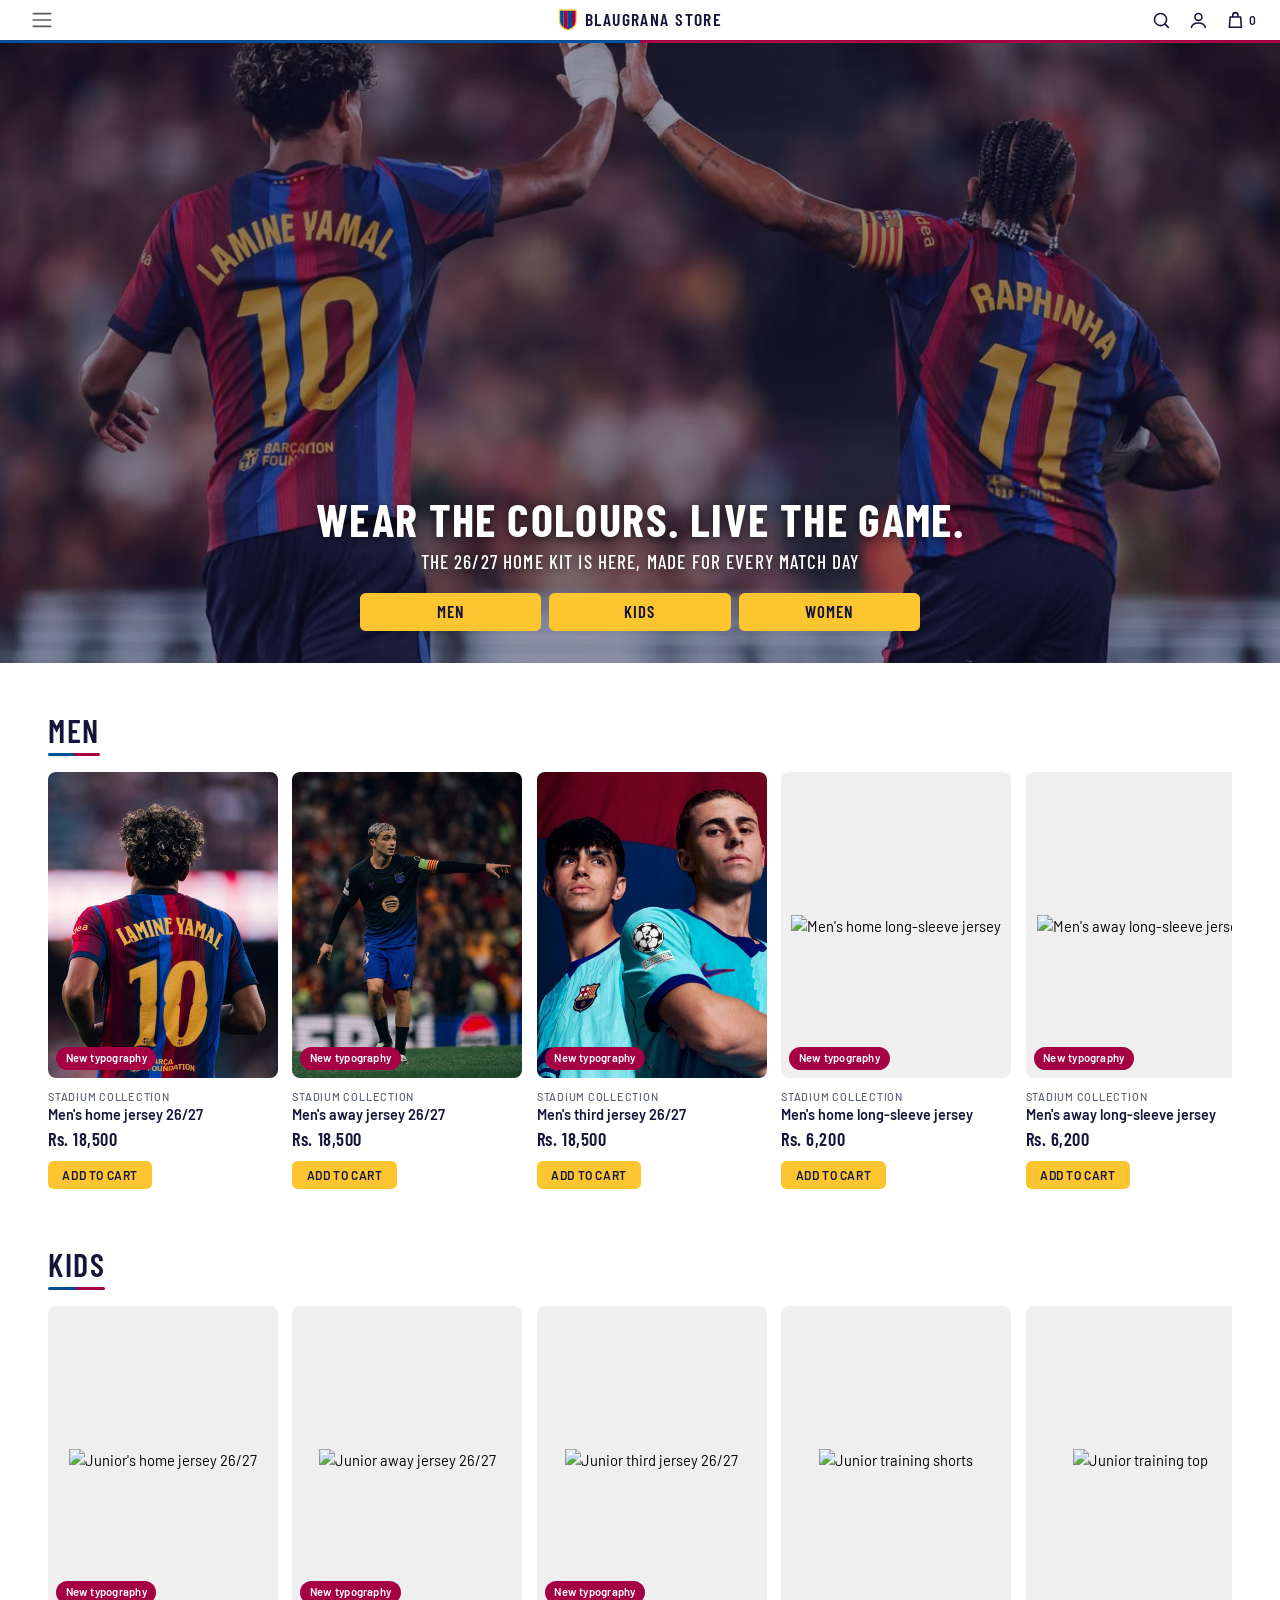
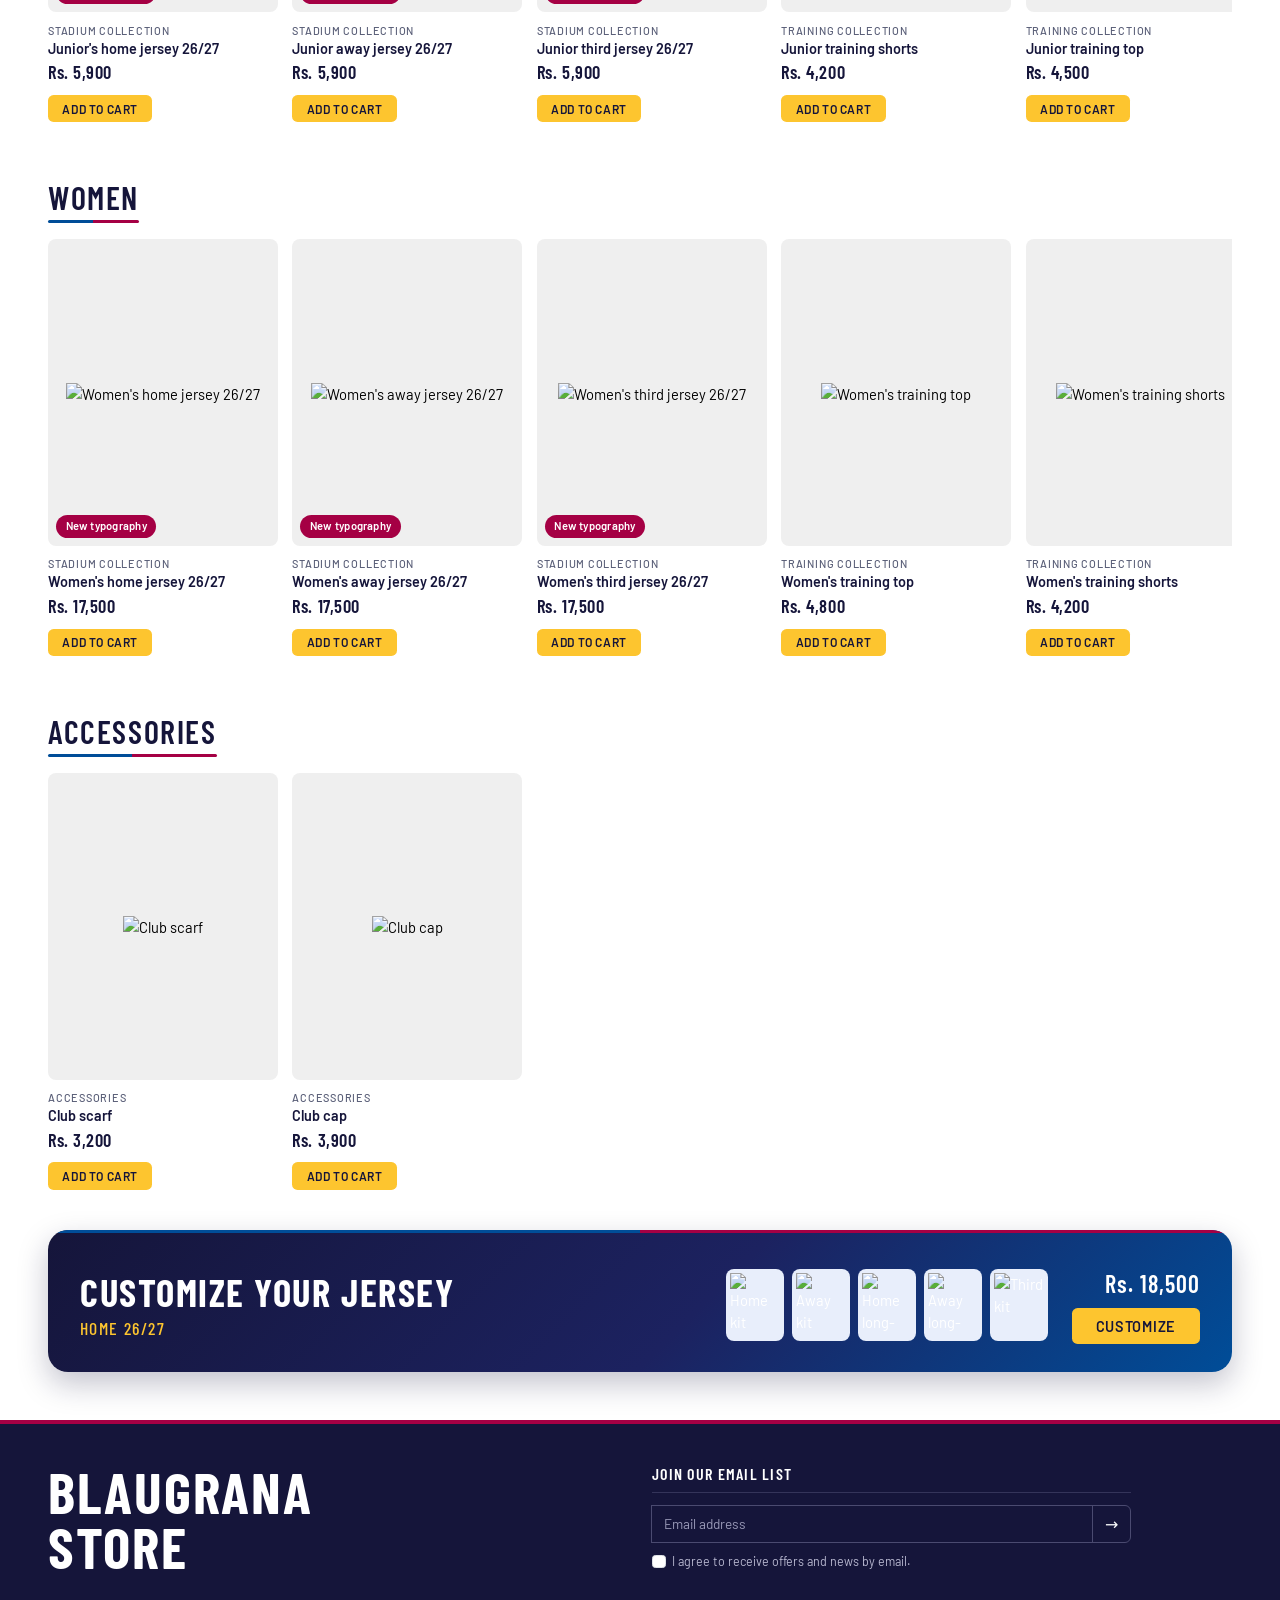
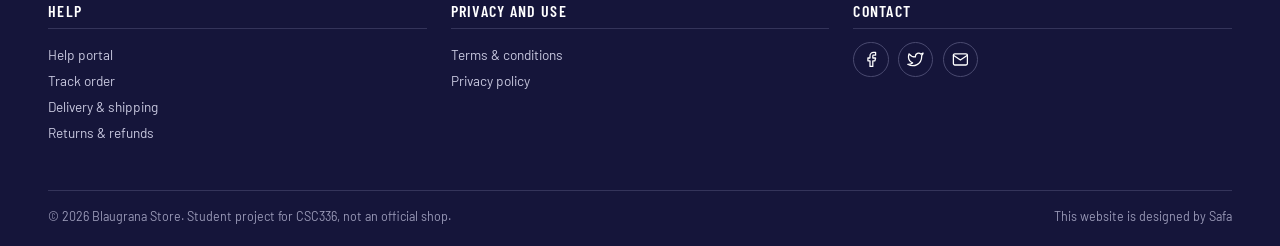
==== midterm/index.html @ f8ff535d "Add files via upload" ====
<!DOCTYPE html>
<html lang="en">
<head>
  <meta charset="UTF-8">
  <meta name="viewport" content="width=device-width, initial-scale=1.0">
  <title>Blaugrana Store - Home</title>
  <link href="https://cdn.jsdelivr.net/npm/bootstrap@5.3.3/dist/css/bootstrap.min.css" rel="stylesheet">
  <link href="https://fonts.googleapis.com/css2?family=Barlow+Condensed:wght@500;600;700&family=Barlow:wght@400;500;600;700&display=swap" rel="stylesheet">
  <link href="styles.css" rel="stylesheet">
</head>
<body>
  <header class="site-header">
    <nav class="navbar container-fluid px-3 px-md-4" aria-label="Main">
      <button class="navbar-toggler border-0" type="button" data-bs-toggle="collapse" data-bs-target="#menu" aria-controls="menu" aria-expanded="false" aria-label="Open menu">
        <span class="navbar-toggler-icon"></span>
      </button>
      <a class="brand-center" href="index.html">
        <svg class="brand-logo" viewBox="0 0 24 28" aria-hidden="true"><defs><clipPath id="brand-shield"><path d="M2 2h20v13c0 6-5 9.500-10 11C7 24.500 2 21 2 15z"/></clipPath></defs><g clip-path="url(#brand-shield)"><rect x="2" y="0" width="5" height="28" fill="#004D98"/><rect x="7" y="0" width="5" height="28" fill="#A50044"/><rect x="12" y="0" width="5" height="28" fill="#004D98"/><rect x="17" y="0" width="5" height="28" fill="#A50044"/></g><path d="M2 2h20v13c0 6-5 9.500-10 11C7 24.500 2 21 2 15z" fill="none" stroke="#FDC52F" stroke-width="1.500"/></svg>
        <span>BLAUGRANA STORE</span>
      </a>
      <ul class="list-unstyled d-flex align-items-center gap-3 mb-0">
        <li><button type="button" class="icon-btn" aria-label="Search"><svg viewBox="0 0 24 24" aria-hidden="true"><circle cx="11" cy="11" r="7"/><path d="M20 20l-4-4"/></svg></button></li>
        <li><button type="button" class="icon-btn" aria-label="Account"><svg viewBox="0 0 24 24" aria-hidden="true"><circle cx="12" cy="8" r="4"/><path d="M4 20c1-3.5 4-5 8-5s7 1.5 8 5"/></svg></button></li>
        <li><button type="button" class="icon-btn" aria-label="Cart"><svg viewBox="0 0 24 24" aria-hidden="true"><path d="M6 8h12l1 12H5L6 8z"/><path d="M9 8V6a3 3 0 0 1 6 0v2"/></svg><span class="cart-count">0</span></button></li>
      </ul>
      <ul class="collapse navbar-collapse menu-panel list-unstyled" id="menu">
        <li><a href="index.html">Home</a></li>
        <li><a href="index.html#men">Men</a></li>
        <li><a href="index.html#women">Women</a></li>
        <li><a href="index.html#kids">Kids</a></li>
        <li><a href="index.html#accessories">Accessories</a></li>
        <li><a href="customize.html">Customize jersey</a></li>
      </ul>
    </nav>
  </header>

  <main>
    <section class="hero">
      <img src="images/hero.jpg" alt="Players celebrating a goal in the new season kit">
      <header class="hero-copy">
        <h1>Wear the Colours. Live the Game.</h1>
        <p class="lead">The 26/27 home kit is here, made for every match day</p>
        <nav class="hero-btns" aria-label="Shop by category">
          <a href="#men" class="btn btn-yellow">MEN</a>
          <a href="#kids" class="btn btn-yellow">KIDS</a>
          <a href="#women" class="btn btn-yellow">WOMEN</a>
        </nav>
      </header>
    </section>

    <section id="men" class="shop-section px-3 px-md-5 pt-5 pb-3">
      <h2 class="section-title">Men</h2>
      <ul class="strip list-unstyled mb-0">
        <li class="item">
          <a href="product.html" class="media"><img src="images/men-1.png" alt="Men's home jersey 26/27"><span class="flag">New typography</span></a>
          <p class="coll">Stadium collection</p>
          <h3 class="item-name"><a href="product.html">Men's home jersey 26/27</a></h3>
          <p class="item-price">Rs. 18,500</p>
          <button type="button" class="btn btn-yellow btn-sm">Add to Cart</button>
        </li>
        <li class="item">
          <button type="button" class="media"><img src="images/men-2.png" alt="Men's away jersey 26/27"><span class="flag">New typography</span></button>
          <p class="coll">Stadium collection</p>
          <h3 class="item-name"><button type="button" class="name-btn">Men's away jersey 26/27</button></h3>
          <p class="item-price">Rs. 18,500</p>
          <button type="button" class="btn btn-yellow btn-sm">Add to Cart</button>
        </li>
        <li class="item">
          <button type="button" class="media"><img src="images/men-3.jpg" alt="Men's third jersey 26/27"><span class="flag">New typography</span></button>
          <p class="coll">Stadium collection</p>
          <h3 class="item-name"><button type="button" class="name-btn">Men's third jersey 26/27</button></h3>
          <p class="item-price">Rs. 18,500</p>
          <button type="button" class="btn btn-yellow btn-sm">Add to Cart</button>
        </li>
        <li class="item">
          <button type="button" class="media"><img src="images/men-4.jpg" alt="Men's home long-sleeve jersey"><span class="flag">New typography</span></button>
          <p class="coll">Stadium collection</p>
          <h3 class="item-name"><button type="button" class="name-btn">Men's home long-sleeve jersey</button></h3>
          <p class="item-price">Rs. 6,200</p>
          <button type="button" class="btn btn-yellow btn-sm">Add to Cart</button>
        </li>
        <li class="item">
          <button type="button" class="media"><img src="images/men-5.jpg" alt="Men's away long-sleeve jersey"><span class="flag">New typography</span></button>
          <p class="coll">Stadium collection</p>
          <h3 class="item-name"><button type="button" class="name-btn">Men's away long-sleeve jersey</button></h3>
          <p class="item-price">Rs. 6,200</p>
          <button type="button" class="btn btn-yellow btn-sm">Add to Cart</button>
        </li>
        <li class="item">
          <button type="button" class="media"><img src="images/men-6.jpg" alt="Men's training t-shirt"></button>
          <p class="coll">Training collection</p>
          <h3 class="item-name"><button type="button" class="name-btn">Men's training t-shirt</button></h3>
          <p class="item-price">Rs. 4,800</p>
          <button type="button" class="btn btn-yellow btn-sm">Add to Cart</button>
        </li>
        <li class="item">
          <button type="button" class="media"><img src="images/men-7.jpg" alt="Men's training shorts"></button>
          <p class="coll">Training collection</p>
          <h3 class="item-name"><button type="button" class="name-btn">Men's training shorts</button></h3>
          <p class="item-price">Rs. 4,200</p>
          <button type="button" class="btn btn-yellow btn-sm">Add to Cart</button>
        </li>
        <li class="item">
          <button type="button" class="media"><img src="images/men-8.jpg" alt="Men's 1899 hoodie"></button>
          <p class="coll">Apparel</p>
          <h3 class="item-name"><button type="button" class="name-btn">Men's 1899 hoodie</button></h3>
          <p class="item-price">Rs. 9,800</p>
          <button type="button" class="btn btn-yellow btn-sm">Add to Cart</button>
        </li>
      </ul>
    </section>

    <section id="kids" class="shop-section px-3 px-md-5 pt-4 pb-3">
      <h2 class="section-title">Kids</h2>
      <ul class="strip list-unstyled mb-0">
        <li class="item">
          <button type="button" class="media"><img src="images/kids-1.jpg" alt="Junior's home jersey 26/27"><span class="flag">New typography</span></button>
          <p class="coll">Stadium collection</p>
          <h3 class="item-name"><button type="button" class="name-btn">Junior's home jersey 26/27</button></h3>
          <p class="item-price">Rs. 5,900</p>
          <button type="button" class="btn btn-yellow btn-sm">Add to Cart</button>
        </li>
        <li class="item">
          <button type="button" class="media"><img src="images/kids-2.jpg" alt="Junior away jersey 26/27"><span class="flag">New typography</span></button>
          <p class="coll">Stadium collection</p>
          <h3 class="item-name"><button type="button" class="name-btn">Junior away jersey 26/27</button></h3>
          <p class="item-price">Rs. 5,900</p>
          <button type="button" class="btn btn-yellow btn-sm">Add to Cart</button>
        </li>
        <li class="item">
          <button type="button" class="media"><img src="images/kids-3.jpg" alt="Junior third jersey 26/27"><span class="flag">New typography</span></button>
          <p class="coll">Stadium collection</p>
          <h3 class="item-name"><button type="button" class="name-btn">Junior third jersey 26/27</button></h3>
          <p class="item-price">Rs. 5,900</p>
          <button type="button" class="btn btn-yellow btn-sm">Add to Cart</button>
        </li>
        <li class="item">
          <button type="button" class="media"><img src="images/kids-4.jpg" alt="Junior training shorts"></button>
          <p class="coll">Training collection</p>
          <h3 class="item-name"><button type="button" class="name-btn">Junior training shorts</button></h3>
          <p class="item-price">Rs. 4,200</p>
          <button type="button" class="btn btn-yellow btn-sm">Add to Cart</button>
        </li>
        <li class="item">
          <button type="button" class="media"><img src="images/kids-5.jpg" alt="Junior training top"></button>
          <p class="coll">Training collection</p>
          <h3 class="item-name"><button type="button" class="name-btn">Junior training top</button></h3>
          <p class="item-price">Rs. 4,500</p>
          <button type="button" class="btn btn-yellow btn-sm">Add to Cart</button>
        </li>
        <li class="item">
          <button type="button" class="media"><img src="images/kids-6.jpg" alt="Junior hoodie"></button>
          <p class="coll">Apparel</p>
          <h3 class="item-name"><button type="button" class="name-btn">Junior hoodie</button></h3>
          <p class="item-price">Rs. 7,200</p>
          <button type="button" class="btn btn-yellow btn-sm">Add to Cart</button>
        </li>
        <li class="item">
          <button type="button" class="media"><img src="images/kids-7.jpg" alt="Baby's home kit 26/27"><span class="flag">Exclusive</span></button>
          <p class="coll">Stadium collection</p>
          <h3 class="item-name"><button type="button" class="name-btn">Baby's home kit 26/27</button></h3>
          <p class="item-price">Rs. 8,900</p>
          <button type="button" class="btn btn-yellow btn-sm">Add to Cart</button>
        </li>
        <li class="item">
          <button type="button" class="media"><img src="images/kids-8.jpg" alt="Baby's away kit 26/27"><span class="flag">Exclusive</span></button>
          <p class="coll">Stadium collection</p>
          <h3 class="item-name"><button type="button" class="name-btn">Baby's away kit 26/27</button></h3>
          <p class="item-price">Rs. 8,900</p>
          <button type="button" class="btn btn-yellow btn-sm">Add to Cart</button>
        </li>
      </ul>
    </section>

    <section id="women" class="shop-section px-3 px-md-5 pt-4 pb-3">
      <h2 class="section-title">Women</h2>
      <ul class="strip list-unstyled mb-0">
        <li class="item">
          <button type="button" class="media"><img src="images/women-1.jpg" alt="Women's home jersey 26/27"><span class="flag">New typography</span></button>
          <p class="coll">Stadium collection</p>
          <h3 class="item-name"><button type="button" class="name-btn">Women's home jersey 26/27</button></h3>
          <p class="item-price">Rs. 17,500</p>
          <button type="button" class="btn btn-yellow btn-sm">Add to Cart</button>
        </li>
        <li class="item">
          <button type="button" class="media"><img src="images/women-2.jpg" alt="Women's away jersey 26/27"><span class="flag">New typography</span></button>
          <p class="coll">Stadium collection</p>
          <h3 class="item-name"><button type="button" class="name-btn">Women's away jersey 26/27</button></h3>
          <p class="item-price">Rs. 17,500</p>
          <button type="button" class="btn btn-yellow btn-sm">Add to Cart</button>
        </li>
        <li class="item">
          <button type="button" class="media"><img src="images/women-3.jpg" alt="Women's third jersey 26/27"><span class="flag">New typography</span></button>
          <p class="coll">Stadium collection</p>
          <h3 class="item-name"><button type="button" class="name-btn">Women's third jersey 26/27</button></h3>
          <p class="item-price">Rs. 17,500</p>
          <button type="button" class="btn btn-yellow btn-sm">Add to Cart</button>
        </li>
        <li class="item">
          <button type="button" class="media"><img src="images/women-4.jpg" alt="Women's training top"></button>
          <p class="coll">Training collection</p>
          <h3 class="item-name"><button type="button" class="name-btn">Women's training top</button></h3>
          <p class="item-price">Rs. 4,800</p>
          <button type="button" class="btn btn-yellow btn-sm">Add to Cart</button>
        </li>
        <li class="item">
          <button type="button" class="media"><img src="images/women-5.jpg" alt="Women's training shorts"></button>
          <p class="coll">Training collection</p>
          <h3 class="item-name"><button type="button" class="name-btn">Women's training shorts</button></h3>
          <p class="item-price">Rs. 4,200</p>
          <button type="button" class="btn btn-yellow btn-sm">Add to Cart</button>
        </li>
        <li class="item">
          <button type="button" class="media"><img src="images/women-6.jpg" alt="Women's hoodie"></button>
          <p class="coll">Apparel</p>
          <h3 class="item-name"><button type="button" class="name-btn">Women's hoodie</button></h3>
          <p class="item-price">Rs. 9,500</p>
          <button type="button" class="btn btn-yellow btn-sm">Add to Cart</button>
        </li>
        <li class="item">
          <button type="button" class="media"><img src="images/women-7.jpg" alt="Women's t-shirt"></button>
          <p class="coll">Apparel</p>
          <h3 class="item-name"><button type="button" class="name-btn">Women's t-shirt</button></h3>
          <p class="item-price">Rs. 5,400</p>
          <button type="button" class="btn btn-yellow btn-sm">Add to Cart</button>
        </li>
        <li class="item">
          <button type="button" class="media"><img src="images/women-8.jpg" alt="Women's zip jacket"></button>
          <p class="coll">Apparel</p>
          <h3 class="item-name"><button type="button" class="name-btn">Women's zip jacket</button></h3>
          <p class="item-price">Rs. 12,500</p>
          <button type="button" class="btn btn-yellow btn-sm">Add to Cart</button>
        </li>
      </ul>
    </section>

    <section id="accessories" class="shop-section px-3 px-md-5 pt-4 pb-4">
      <h2 class="section-title">Accessories</h2>
      <ul class="strip list-unstyled mb-0">
        <li class="item">
          <button type="button" class="media"><img src="images/p7.svg" alt="Club scarf"></button>
          <p class="coll">Accessories</p>
          <h3 class="item-name"><button type="button" class="name-btn">Club scarf</button></h3>
          <p class="item-price">Rs. 3,200</p>
          <button type="button" class="btn btn-yellow btn-sm">Add to Cart</button>
        </li>
        <li class="item">
          <button type="button" class="media"><img src="images/p8.svg" alt="Club cap"></button>
          <p class="coll">Accessories</p>
          <h3 class="item-name"><button type="button" class="name-btn">Club cap</button></h3>
          <p class="item-price">Rs. 3,900</p>
          <button type="button" class="btn btn-yellow btn-sm">Add to Cart</button>
        </li>
      </ul>
    </section>

    <section class="promo mx-3 mx-md-5 mb-5">
      <header>
        <h2>CUSTOMIZE YOUR JERSEY</h2>
        <p class="promo-sub">HOME 26/27</p>
      </header>
      <ul class="thumbs list-unstyled mb-0">
        <li><img src="images/kit-1.png" alt="Home kit"></li>
        <li><img src="images/kit-2.png" alt="Away kit"></li>
        <li><img src="images/kit-3.png" alt="Home long-sleeve kit"></li>
        <li><img src="images/kit-4.png" alt="Away long-sleeve kit"></li>
        <li><img src="images/kit-5.png" alt="Third kit"></li>
      </ul>
      <footer class="text-md-end">
        <p class="promo-price">Rs. 18,500</p>
        <a href="customize.html" class="btn btn-yellow">Customize</a>
      </footer>
    </section>
  </main>

  <footer class="site-footer px-3 px-md-5">
    <section class="row g-4 mb-4">
      <p class="col-12 col-lg-6 footer-big">BLAUGRANA<br>STORE</p>
      <form class="col-12 col-lg-6 col-xl-5" action="#" method="post">
        <h2 class="footer-h">Join our email list</h2>
        <p class="input-group mb-2">
          <label for="f-mail" class="visually-hidden">Email address</label>
          <input id="f-mail" name="email" type="email" class="form-control" placeholder="Email address" required>
          <button type="submit" class="btn btn-outline-light" aria-label="Subscribe">&rarr;</button>
        </p>
        <p class="form-check">
          <input id="f-ok" name="agree" type="checkbox" class="form-check-input" required>
          <label for="f-ok" class="form-check-label">I agree to receive offers and news by email.</label>
        </p>
      </form>
    </section>
    <section class="row g-4">
      <nav class="col-6 col-md-4" aria-label="Help">
        <h3 class="footer-h">Help</h3>
        <ul class="list-unstyled"><li><button type="button" class="link-btn">Help portal</button></li><li><button type="button" class="link-btn">Track order</button></li><li><button type="button" class="link-btn">Delivery &amp; shipping</button></li><li><button type="button" class="link-btn">Returns &amp; refunds</button></li></ul>
      </nav>
      <nav class="col-6 col-md-4" aria-label="Privacy and use">
        <h3 class="footer-h">Privacy and use</h3>
        <ul class="list-unstyled"><li><button type="button" class="link-btn">Terms &amp; conditions</button></li><li><button type="button" class="link-btn">Privacy policy</button></li></ul>
      </nav>
      <section class="col-12 col-md-4">
        <h3 class="footer-h">Contact</h3>
        <ul class="social list-unstyled">
          <li><a href="https://www.facebook.com/" target="_blank" rel="noopener" aria-label="Facebook"><svg viewBox="0 0 24 24" aria-hidden="true"><path d="M18 2h-3a5 5 0 0 0-5 5v3H7v4h3v8h4v-8h3l1-4h-4V7a1 1 0 0 1 1-1h3z"/></svg></a></li>
          <li><a href="https://twitter.com/" target="_blank" rel="noopener" aria-label="Twitter"><svg viewBox="0 0 24 24" aria-hidden="true"><path d="M23 3a10.9 10.9 0 0 1-3.14 1.53 4.48 4.48 0 0 0-7.86 3v1A10.66 10.66 0 0 1 3 4s-4 9 5 13a11.64 11.64 0 0 1-7 2c9 5 20 0 20-11.5a4.5 4.5 0 0 0-.08-.83A7.72 7.72 0 0 0 23 3z"/></svg></a></li>
          <li><a href="mailto:contact@example.com" aria-label="Email (Gmail)"><svg viewBox="0 0 24 24" aria-hidden="true"><path d="M4 4h16c1.1 0 2 .9 2 2v12c0 1.1-.9 2-2 2H4c-1.1 0-2-.9-2-2V6c0-1.1.9-2 2-2z"/><path d="M22 6l-10 7L2 6"/></svg></a></li>
        </ul>
      </section>
    </section>
    <p class="footer-note d-flex flex-column flex-md-row justify-content-between gap-1 pt-3 mb-0">
      <span>&copy; 2026 Blaugrana Store. Student project for CSC336, not an official shop.</span>
      <span>This website is designed by Safa</span>
    </p>
  </footer>
  <script src="https://cdn.jsdelivr.net/npm/bootstrap@5.3.3/dist/js/bootstrap.bundle.min.js"></script>
</body>
</html>
---- midterm/styles.css ----
:root {
  --navy: #15153A;
  --blue: #004D98;
  --garnet: #A50044;
  --yellow: #FDC52F;
  --accent: #0A64F0;
  --soft: #E8EEFB;
  --grey: #EFEFEF;
  --font-body: "Barlow", system-ui, sans-serif;
  --font-head: "Barlow Condensed", "Arial Narrow", sans-serif;
  --stripe: linear-gradient(90deg, var(--blue) 50%, var(--garnet) 50%);
}

html {
  scroll-behavior: smooth;
}

body {
  font-family: var(--font-body);
  font-size: .92rem;
  color: var(--navy);
}

h1,
h2,
h3,
.footer-big {
  font-family: var(--font-head);
}

svg {
  fill: none;
  stroke: currentColor;
  stroke-width: 1.8;
  stroke-linecap: round;
  stroke-linejoin: round;
}

.btn-yellow {
  background: var(--yellow);
  color: var(--navy);
  font-weight: 600;
  border: 0;
  border-radius: .15rem;
  transition: background .2s, transform .2s, box-shadow .2s;
}

.btn-yellow:hover,
.btn-yellow:focus {
  background: #e8b21c;
  color: var(--navy);
  transform: translateY(-2px);
}

.site-header {
  position: relative;
  background: #fff;
}

.site-header::after {
  content: "";
  display: block;
  height: 3px;
  background: var(--stripe);
}

.navbar {
  padding: .25rem 0;
}

.navbar-toggler {
  padding: .25rem .4rem;
  font-size: 1rem;
}

.brand-center {
  position: absolute;
  left: 50%;
  top: 20px;
  transform: translate(-50%, -50%);
  display: flex;
  align-items: center;
  gap: .45rem;
  text-decoration: none;
  color: var(--navy);
  font: 600 1.1rem/1 var(--font-head);
  letter-spacing: .08em;
  white-space: nowrap;
}

.brand-logo {
  width: 20px;
  height: 24px;
  flex: none;
  stroke: none;
}

.icon-btn {
  display: flex;
  align-items: center;
  gap: .2rem;
  padding: 0;
  border: 0;
  background: none;
  color: inherit;
  font: inherit;
}

.icon-btn:hover {
  color: var(--blue);
}

.icon-btn svg {
  display: block;
  width: 1.3rem;
  height: 1.3rem;
}

.cart-count {
  font-size: .75rem;
  font-weight: 600;
}

.menu-panel {
  position: absolute;
  top: 100%;
  left: 0;
  z-index: 1040;
  width: min(300px, 100%);
  margin: 0;
  padding: .4rem 0;
  background: #fff;
  border-radius: 0 0 .75rem 0;
  box-shadow: 0 14px 30px rgba(21, 21, 58, .18);
  overflow: hidden;
}

.menu-panel li + li {
  border-top: 1px solid #eceef5;
}

.menu-panel a {
  display: flex;
  justify-content: space-between;
  align-items: center;
  padding: .8rem 1.25rem;
  border-left: 4px solid transparent;
  font: 600 1.15rem/1.5 var(--font-head);
  letter-spacing: .06em;
  text-transform: uppercase;
  color: var(--navy);
  text-decoration: none;
  transition: background .2s, border-color .2s, padding-left .2s;
}

.menu-panel a::after {
  content: "\203A";
  color: #9a9ab8;
  font-size: 1.4rem;
  line-height: 1;
}

.menu-panel a:hover,
.menu-panel a:focus-visible {
  background: var(--soft);
  border-left-color: var(--garnet);
  padding-left: 1.6rem;
}

.hero {
  position: relative;
  height: min(70vh, 620px);
  background: var(--navy);
}

.hero > img {
  width: 100%;
  height: 100%;
  object-fit: cover;
  object-position: center 40%;
  opacity: .55;
}

.hero-copy {
  position: absolute;
  inset: auto 0 2rem 0;
  text-align: center;
  color: #fff;
  padding: 0 1rem;
}

.hero h1 {
  font-weight: 700;
  font-size: clamp(1.9rem, 4.5vw, 2.9rem);
  letter-spacing: .03em;
  line-height: 1.05;
  text-transform: uppercase;
  margin: 0 0 .3rem;
  text-shadow: 0 2px 10px rgba(0, 0, 0, .6);
}

.hero .lead {
  font: 500 clamp(1rem, 2.2vw, 1.2rem)/1.5 var(--font-head);
  letter-spacing: .06em;
  text-transform: uppercase;
  margin-bottom: 1rem;
  text-shadow: 0 2px 8px rgba(0, 0, 0, .6);
}

.hero-btns {
  display: grid;
  grid-template-columns: repeat(3, 1fr);
  gap: .5rem;
  max-width: 560px;
  margin: 0 auto;
}

.hero-btns .btn {
  font: 600 1.05rem/1.5 var(--font-head);
  letter-spacing: .06em;
  padding: .4rem 0;
  border-radius: .35rem;
}

.shop-section {
  scroll-margin-top: 1rem;
}

.section-title {
  position: relative;
  display: inline-block;
  font-weight: 600;
  font-size: clamp(1.5rem, 3vw, 2rem);
  letter-spacing: .05em;
  text-transform: uppercase;
  margin: 0 0 1rem;
  padding-bottom: .4rem;
}

.section-title::after {
  content: "";
  position: absolute;
  inset: auto 0 0 0;
  height: 3px;
  border-radius: 2px;
  background: var(--stripe);
}

.strip {
  display: flex;
  gap: .9rem;
  overflow-x: auto;
  scroll-snap-type: x mandatory;
  padding-bottom: 1rem;
  scrollbar-width: thin;
}

.item {
  flex: 0 0 min(230px, 62vw);
  scroll-snap-align: start;
}

.media {
  position: relative;
  display: block;
  aspect-ratio: 3 / 4;
  background: var(--grey);
  overflow: hidden;
  border-radius: .5rem;
}

button.media {
  width: 100%;
  padding: 0;
  border: 0;
}

.media img {
  width: 100%;
  height: 100%;
  object-fit: cover;
  transition: transform .4s ease;
}

.item:hover .media img {
  transform: scale(1.05);
}

.flag {
  position: absolute;
  left: 8px;
  bottom: 8px;
  background: var(--garnet);
  color: #fff;
  font-size: .7rem;
  font-weight: 600;
  letter-spacing: .02em;
  padding: .2rem .6rem;
  border-radius: 999px;
}

.coll {
  margin: .65rem 0 .05rem;
  font-size: .68rem;
  font-weight: 500;
  letter-spacing: .07em;
  text-transform: uppercase;
  color: #5a5f78;
}

.item-name {
  font: 600 .9rem/1.25 var(--font-body);
  margin: 0;
}

.item-name a {
  color: inherit;
  text-decoration: none;
  transition: color .2s;
}

.item-name a:hover,
.name-btn:hover {
  color: var(--blue);
}

.item-price {
  font: 600 1.15rem/1.5 var(--font-head);
  letter-spacing: .03em;
  margin: .1rem 0 .5rem;
}

.item .btn-yellow {
  font-size: .75rem;
  letter-spacing: .05em;
  text-transform: uppercase;
  border-radius: .35rem;
  padding: .3rem .9rem;
}

.item .btn-yellow:hover {
  box-shadow: 0 6px 14px rgba(253, 197, 47, .4);
}

.name-btn,
.link-btn {
  padding: 0;
  border: 0;
  background: none;
  font: inherit;
  color: inherit;
  text-align: left;
  transition: color .2s, transform .2s;
}

.link-btn {
  display: inline-block;
  color: #c9c9e0;
  line-height: 1.9;
}

.link-btn:hover,
.link-btn:focus-visible {
  color: var(--yellow);
  transform: translateX(3px);
}

.name-btn:focus-visible,
.link-btn:focus-visible,
button.media:focus-visible {
  outline: 3px solid var(--yellow);
  outline-offset: 2px;
}

.promo {
  position: relative;
  overflow: hidden;
  display: grid;
  gap: 1.5rem;
  align-items: center;
  color: #fff;
  background: linear-gradient(135deg, var(--navy) 0%, #1c2260 55%, var(--blue) 100%);
  border-radius: 1.25rem;
  padding: 2.25rem 2rem 1.75rem;
  box-shadow: 0 12px 30px rgba(21, 21, 58, .25);
}

.promo::before {
  content: "";
  position: absolute;
  inset: 0 0 auto 0;
  height: 3px;
  background: var(--stripe);
}

.promo h2 {
  font-weight: 700;
  font-size: clamp(1.7rem, 4vw, 2.4rem);
  letter-spacing: .04em;
  margin: 0;
}

.promo-sub {
  font: 500 1.1rem/1.5 var(--font-head);
  letter-spacing: .08em;
  color: var(--yellow);
  margin: 0;
}

.thumbs {
  display: flex;
  flex-wrap: wrap;
  gap: .5rem;
}

.thumbs li {
  padding: 4px;
  border-radius: .5rem;
  background: var(--soft);
}

.thumbs img {
  display: block;
  width: 50px;
  height: 64px;
  object-fit: contain;
}

.promo-price {
  font: 600 1.5rem/1.5 var(--font-head);
  letter-spacing: .04em;
  margin: 0 0 .4rem;
}

.promo .btn {
  font-size: .9rem;
  letter-spacing: .05em;
  text-transform: uppercase;
  border-radius: .35rem;
  padding: .45rem 1.5rem;
}

.promo .btn:hover {
  box-shadow: 0 8px 18px rgba(253, 197, 47, .45);
}

@media (min-width: 768px) {
  .promo {
    grid-template-columns: 1fr auto auto;
  }
}

.custom-page {
  background: var(--grey);
}

.custom-title {
  font-weight: 700;
  font-size: clamp(1.7rem, 3.5vw, 2.3rem);
  letter-spacing: .03em;
  margin: 0;
}

.custom-sub {
  font: 500 1.2rem/1.5 var(--font-head);
  letter-spacing: .05em;
  margin: 0 0 1rem;
}

.detail-img {
  max-width: 440px;
  width: 100%;
}

.custom-desc {
  max-width: 32rem;
}

@media (min-width: 992px) {
  .custom-left {
    position: sticky;
    top: 1.5rem;
    align-self: flex-start;
  }
}

.opt-label,
.opt-head {
  float: none;
}

.opt-label {
  font: 500 .78rem var(--font-body);
  text-transform: uppercase;
  letter-spacing: .05em;
  color: #5a5f78;
  margin-bottom: .45rem;
}

.opt-head {
  display: flex;
  justify-content: space-between;
  align-items: baseline;
  margin: 0;
}

.opt-head .price {
  margin: 0 0 .5rem;
  font-size: .88rem;
  font-weight: 600;
}

.pill-opt,
.size-opt,
.kit-thumb,
.seg-opt {
  cursor: pointer;
  background: var(--soft);
  font-size: .88rem;
  transition: background .2s, color .2s, border-color .2s, transform .2s;
}

.pill-opt {
  padding: .4rem 1rem;
  border-radius: 999px;
}

.pill-opt:hover {
  background: #d5e0f7;
}

.size-opt {
  min-width: 3.2rem;
  text-align: center;
  padding: .4rem .7rem;
  border: 1px solid var(--navy);
  border-radius: .3rem;
  background: transparent;
}

.size-opt:hover {
  border-color: var(--accent);
  color: var(--accent);
}

.kit-thumb {
  display: block;
  padding: 4px;
  border-radius: .4rem;
}

.kit-thumb:hover {
  transform: translateY(-2px);
}

.kit-thumb img {
  width: 52px;
  height: 66px;
  object-fit: contain;
  display: block;
}

.btn-check:checked + .pill-opt,
.btn-check:checked + .seg-opt {
  background: var(--accent);
  color: #fff;
}

.btn-check:checked + .size-opt {
  background: var(--navy);
  color: #fff;
  border-color: var(--navy);
}

.btn-check:checked + .kit-thumb {
  background: var(--accent);
}

.btn-check:focus-visible + label {
  outline: 3px solid var(--yellow);
  outline-offset: 2px;
}

.btn-check:disabled + .size-opt {
  color: #9a9ab8;
  border-color: #c4c7d6;
  cursor: not-allowed;
  background: linear-gradient(to top right, transparent calc(50% - 1px), #9a9ab8 50%, transparent calc(50% + 1px));
}

.segmented {
  display: grid;
  grid-template-columns: 1fr 1fr;
  background: var(--soft);
  border-radius: 999px;
}

.seg-opt {
  text-align: center;
  padding: .55rem .8rem;
  border-radius: 999px;
}

.player-select,
.name-input {
  padding: .75rem 1rem;
  font-size: .92rem;
  text-transform: uppercase;
  background-color: #fff;
  border: 1px solid var(--navy);
  border-radius: .3rem;
  transition: border-color .2s, box-shadow .2s;
}

.name-input::placeholder {
  color: #9a9ab8;
}

.player-select:focus,
.name-input:focus {
  border-color: var(--accent);
  box-shadow: 0 0 0 .2rem rgba(10, 100, 240, .2);
}

.name-box {
  display: none;
}

.custom-form:has(#custom-1:checked) .player-select {
  display: none;
}

.custom-form:has(#custom-1:checked) .name-box {
  display: flex;
  animation: reveal .3s ease;
}

@keyframes reveal {
  from {
    opacity: 0;
    transform: translateY(-6px);
  }
}

.qty-input {
  border: 1px solid var(--navy);
  border-radius: .3rem;
}

.subtotal {
  font-size: 1.15rem;
  font-weight: 700;
}

.btn-cart {
  display: flex;
  align-items: center;
  justify-content: center;
  gap: .5rem;
  padding: .7rem 1rem;
  font-size: .92rem;
  font-weight: 700;
  letter-spacing: .05em;
  border-radius: .3rem;
}

.btn-cart:hover {
  transform: translateY(-1px);
  box-shadow: 0 8px 18px rgba(253, 197, 47, .45);
}

.btn-cart svg {
  width: 1.15rem;
  height: 1.15rem;
}

.crumbs {
  display: flex;
  flex-wrap: wrap;
  gap: .4rem;
  font-size: .8rem;
  color: #5a5f78;
  margin-bottom: 1.25rem;
}

.crumbs a {
  color: inherit;
  text-decoration: none;
  transition: color .2s;
}

.crumbs a:hover {
  color: var(--blue);
}

.pd-img {
  display: block;
  width: 100%;
  aspect-ratio: 4 / 5;
  object-fit: cover;
  background: var(--grey);
  border-radius: .6rem;
}

@media (min-width: 992px) {
  .pd-img {
    position: sticky;
    top: 1.5rem;
  }
}

.pd-collection {
  font: 600 .9rem/1.5 var(--font-head);
  letter-spacing: .06em;
  text-transform: uppercase;
  color: #5a5f78;
  margin: 0 0 .25rem;
}

.pd-title {
  font-weight: 600;
  font-size: clamp(1.4rem, 3vw, 1.9rem);
  line-height: 1.15;
  margin: 0 0 .3rem;
}

.pd-price {
  font: 600 1.35rem/1.5 var(--font-head);
  letter-spacing: .03em;
  white-space: nowrap;
}

.size-guide {
  display: inline-flex;
  align-items: center;
  gap: .35rem;
  margin-bottom: .45rem;
  padding: 0;
  border: 0;
  background: none;
  font: inherit;
  font-size: .85rem;
  color: var(--navy);
  transition: color .2s;
}

.size-guide:hover {
  color: var(--accent);
}

.size-guide svg {
  width: 1.1rem;
  height: 1.1rem;
  stroke-width: 1.6;
}

.pd-more {
  margin-top: 1.5rem;
  border-bottom: 1px solid #d5d7e2;
}

.pd-details {
  border-top: 1px solid #d5d7e2;
  padding: .8rem 0;
}

.pd-details summary {
  display: flex;
  justify-content: space-between;
  align-items: center;
  cursor: pointer;
  list-style: none;
  font: 600 1rem/1.5 var(--font-head);
  letter-spacing: .05em;
  text-transform: uppercase;
}

.pd-details summary::-webkit-details-marker {
  display: none;
}

.pd-details summary::after {
  content: "+";
  font-size: 1.2rem;
  line-height: 1;
}

.pd-details[open] summary::after {
  content: "\2212";
}

.pd-details p {
  margin: .6rem 0 0;
  color: #3b3f5c;
}

.site-footer {
  background: var(--navy);
  color: #fff;
  font-size: .85rem;
  padding: 2.5rem 0 1.25rem;
  border-top: 4px solid var(--garnet);
}

.footer-big {
  font-size: clamp(2.2rem, 6vw, 3.6rem);
  font-weight: 700;
  line-height: .95;
  letter-spacing: .03em;
  margin-bottom: 0;
}

.footer-h {
  font: 600 1rem/1.2 var(--font-head);
  letter-spacing: .08em;
  text-transform: uppercase;
  padding-bottom: .5rem;
  border-bottom: 1px solid #34345a;
  margin-bottom: .8rem;
}

.site-footer .form-control {
  background: transparent;
  color: #fff;
  font-size: .85rem;
  border-color: #4a4a70;
  transition: border-color .2s;
}

.site-footer .form-control::placeholder {
  color: #9a9ab8;
}

.site-footer .form-control:focus {
  background: transparent;
  color: #fff;
  border-color: var(--yellow);
  box-shadow: none;
}

.site-footer .btn-outline-light {
  --bs-btn-border-color: #4a4a70;
  --bs-btn-hover-bg: var(--yellow);
  --bs-btn-hover-color: var(--navy);
  --bs-btn-hover-border-color: var(--yellow);
  --bs-btn-active-bg: var(--yellow);
  --bs-btn-active-color: var(--navy);
  --bs-btn-active-border-color: var(--yellow);
}

.site-footer .form-check-label {
  color: #b8b8d0;
  font-size: .78rem;
}

.social {
  display: flex;
  gap: .6rem;
}

.social a {
  display: flex;
  align-items: center;
  justify-content: center;
  width: 2.2rem;
  height: 2.2rem;
  border: 1px solid #4a4a70;
  border-radius: 50%;
  color: #fff;
  transition: background .2s, color .2s, border-color .2s, transform .2s;
}

.social a:hover {
  background: var(--yellow);
  border-color: var(--yellow);
  color: var(--navy);
  transform: translateY(-3px);
}

.social svg {
  width: 1.05rem;
  height: 1.05rem;
}

.footer-note {
  border-top: 1px solid #34345a;
  color: #9a9ab8;
  font-size: .78rem;
  margin-top: 1.8rem;
}

@media (prefers-reduced-motion: reduce) {
  html {
    scroll-behavior: auto;
  }

  *,
  *::before,
  *::after {
    transition: none !important;
    animation: none !important;
  }
}
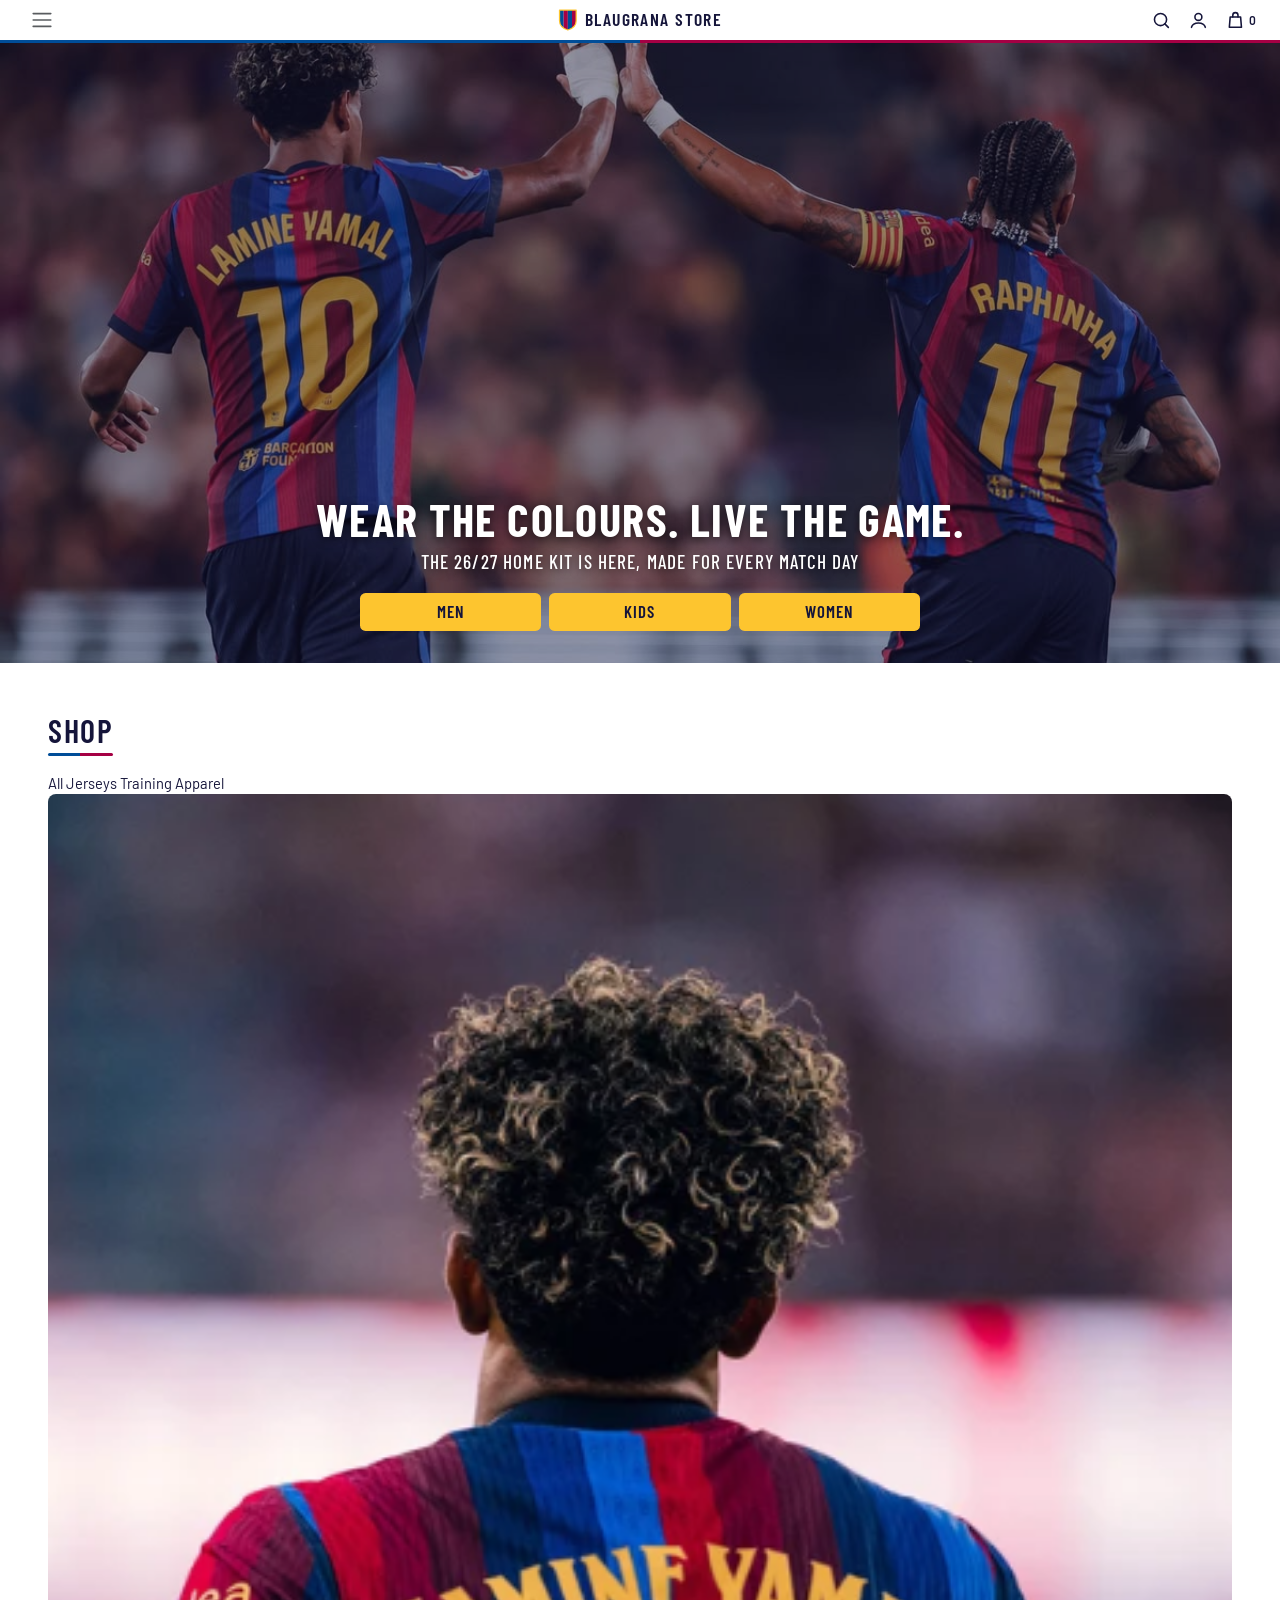
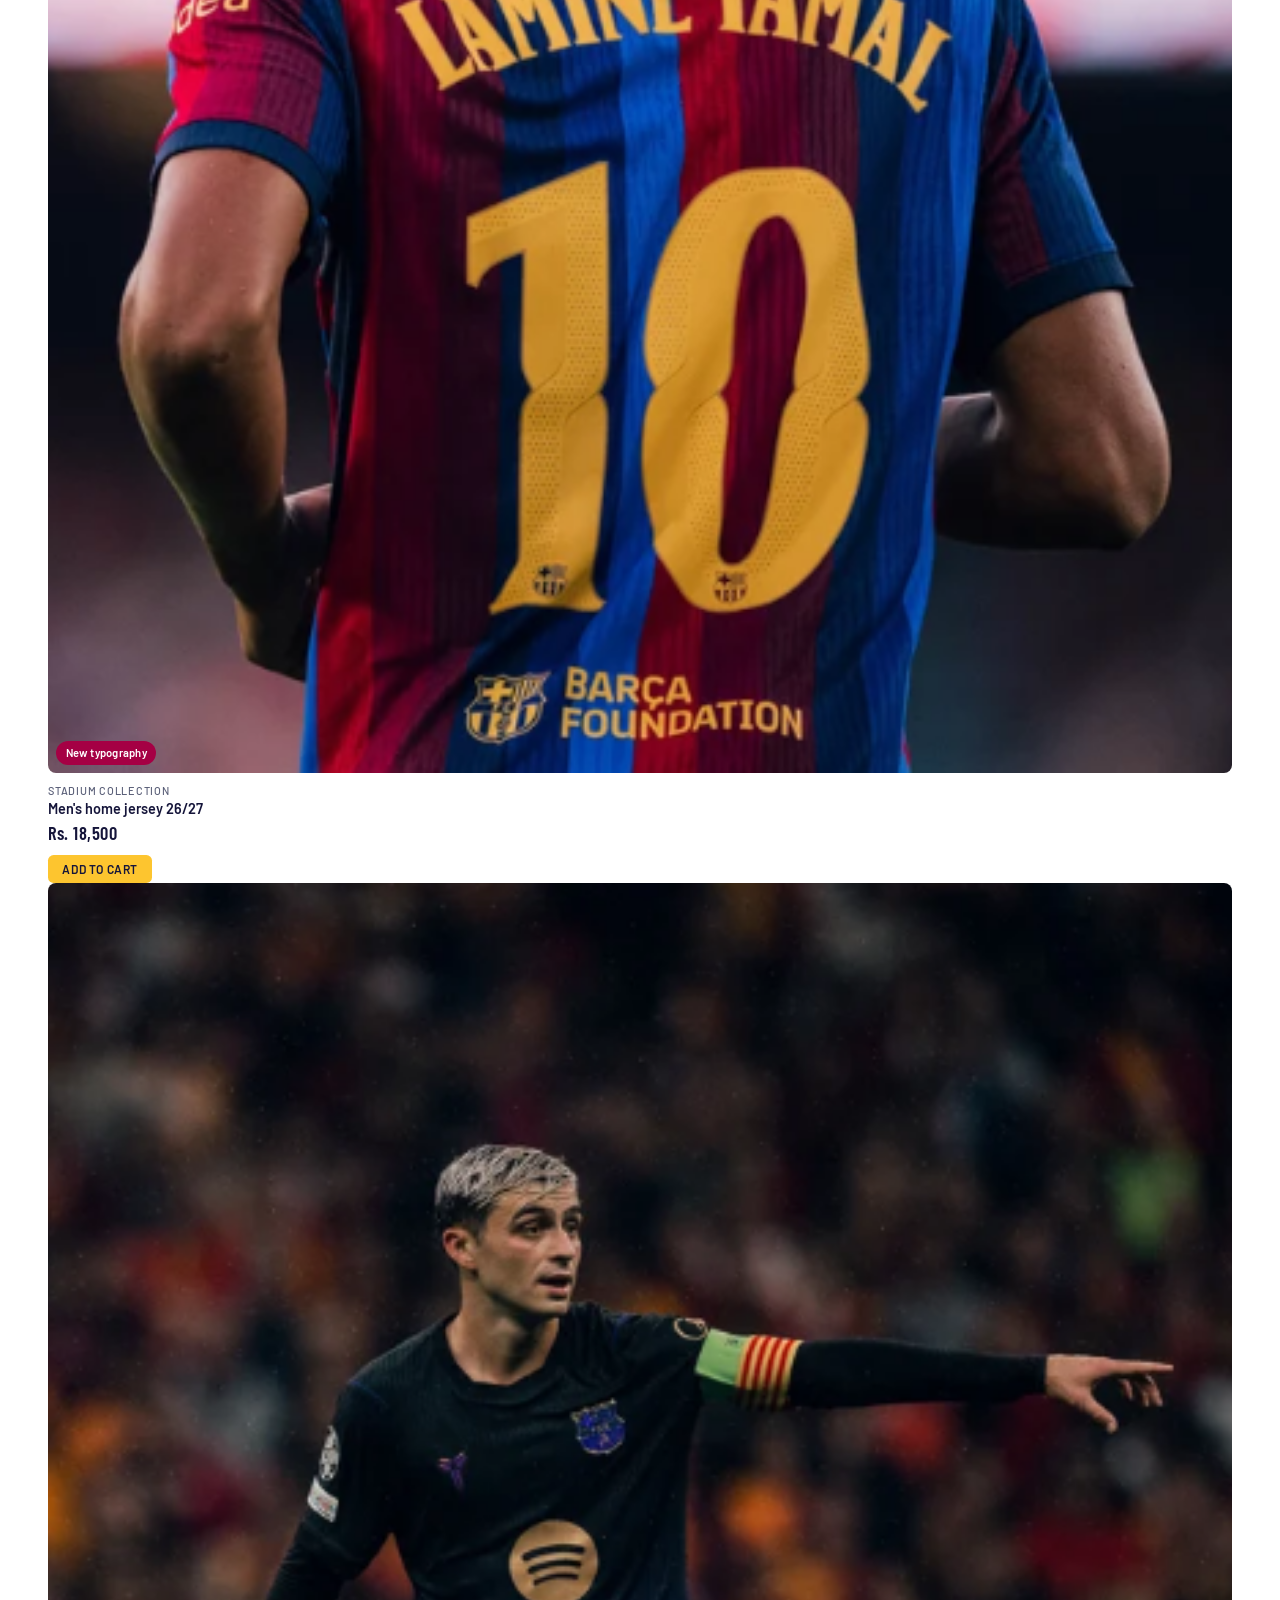
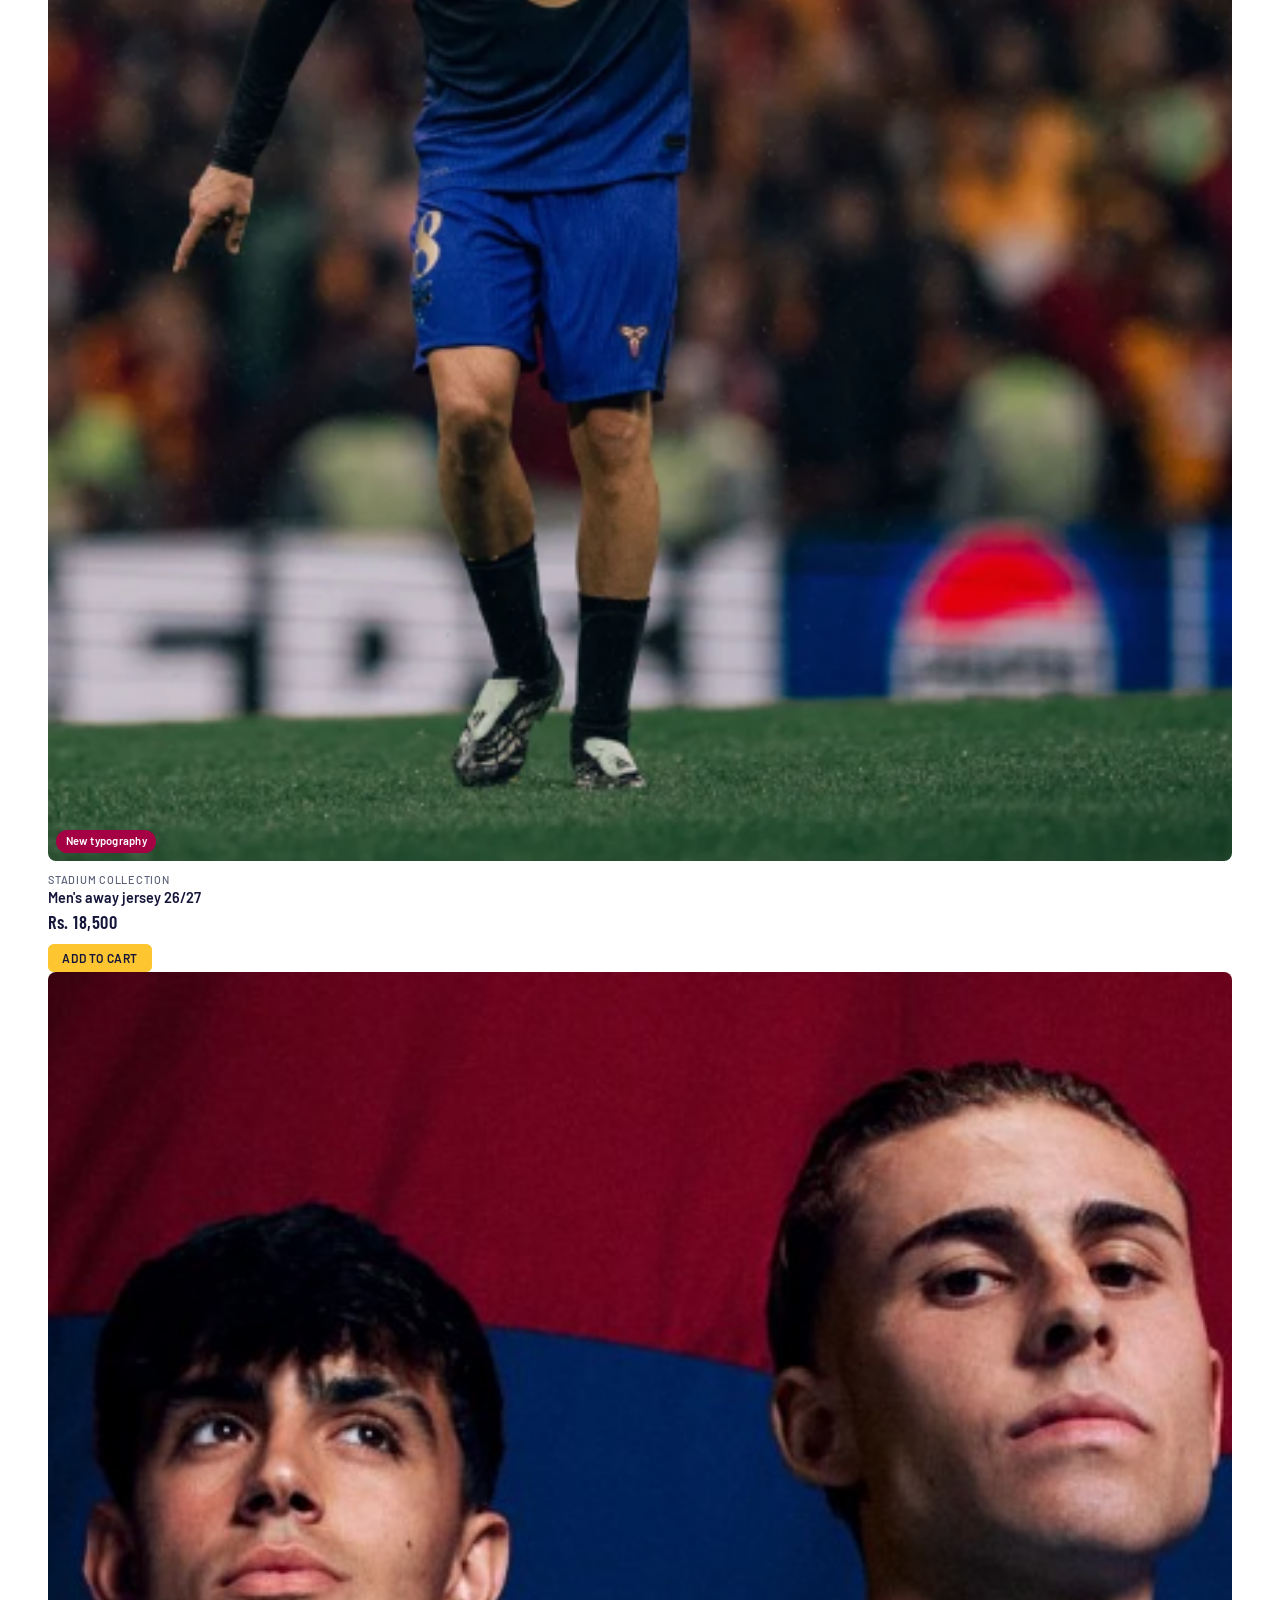
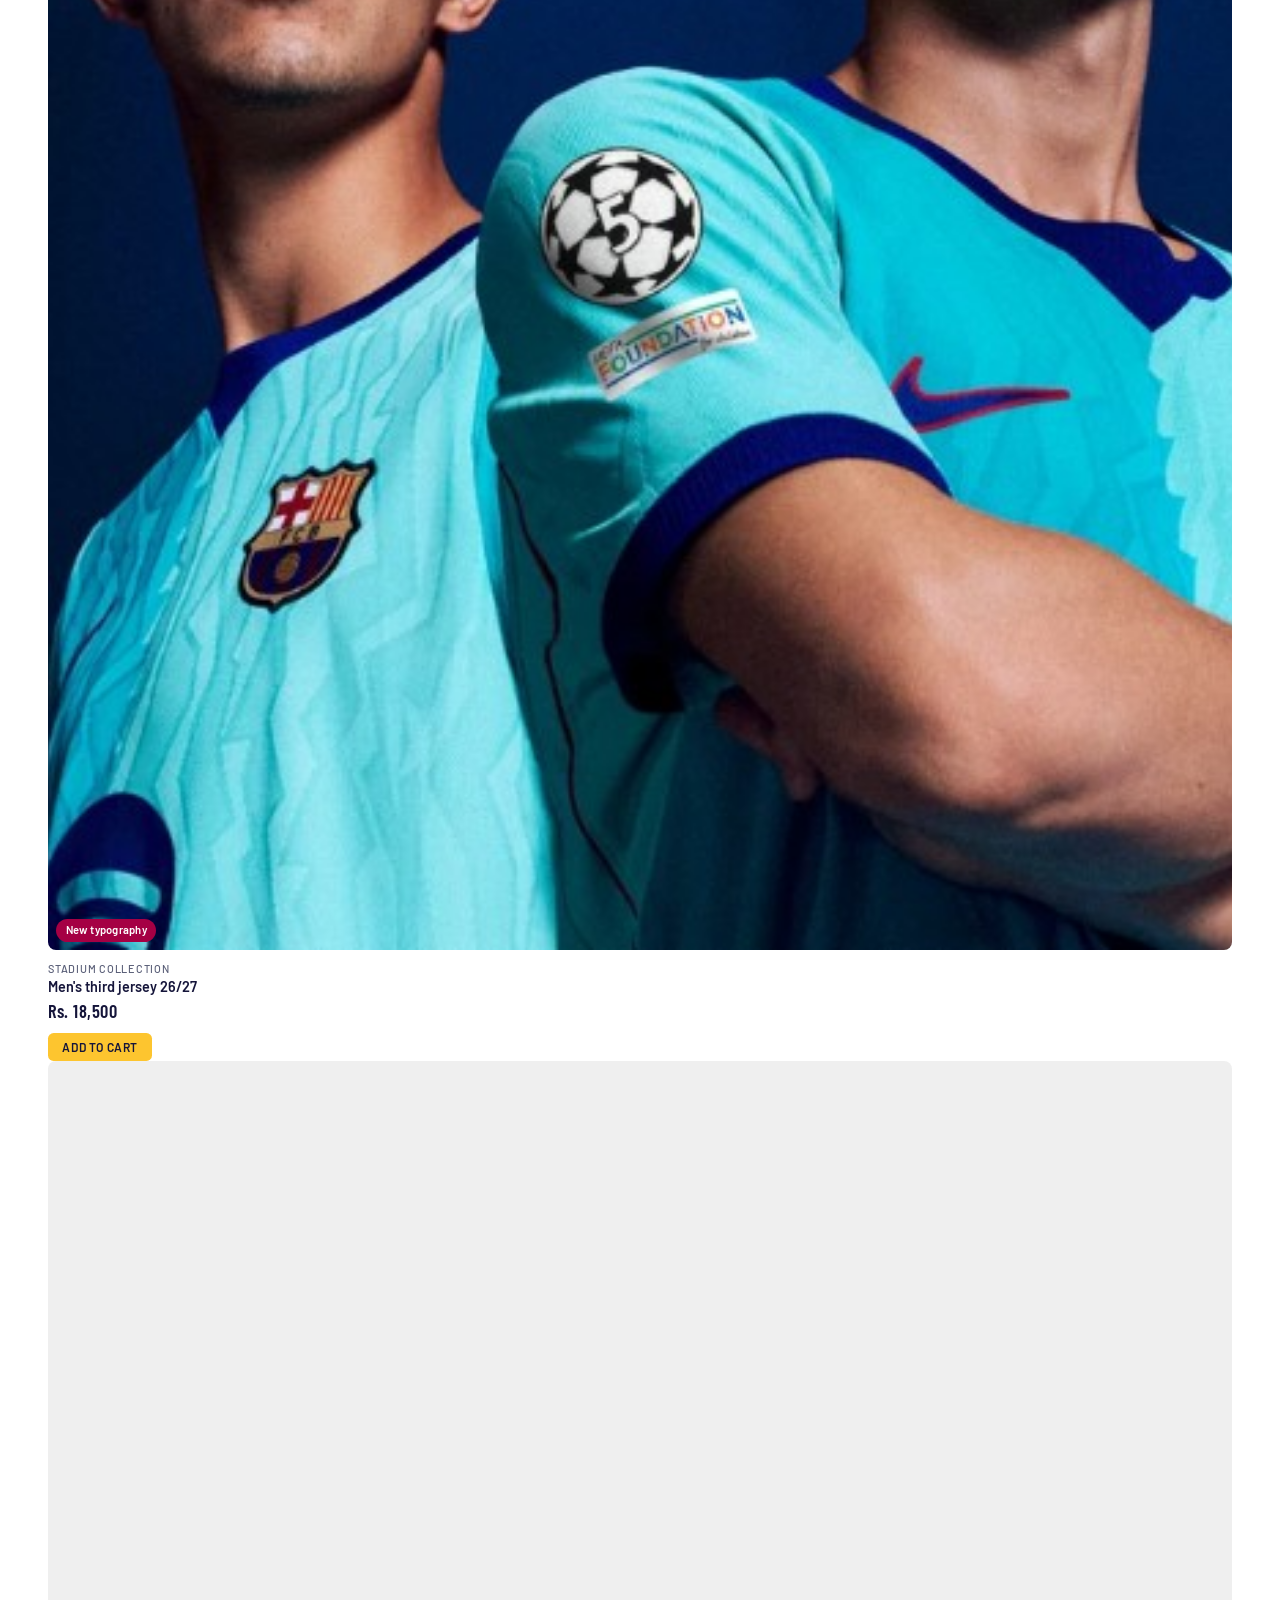
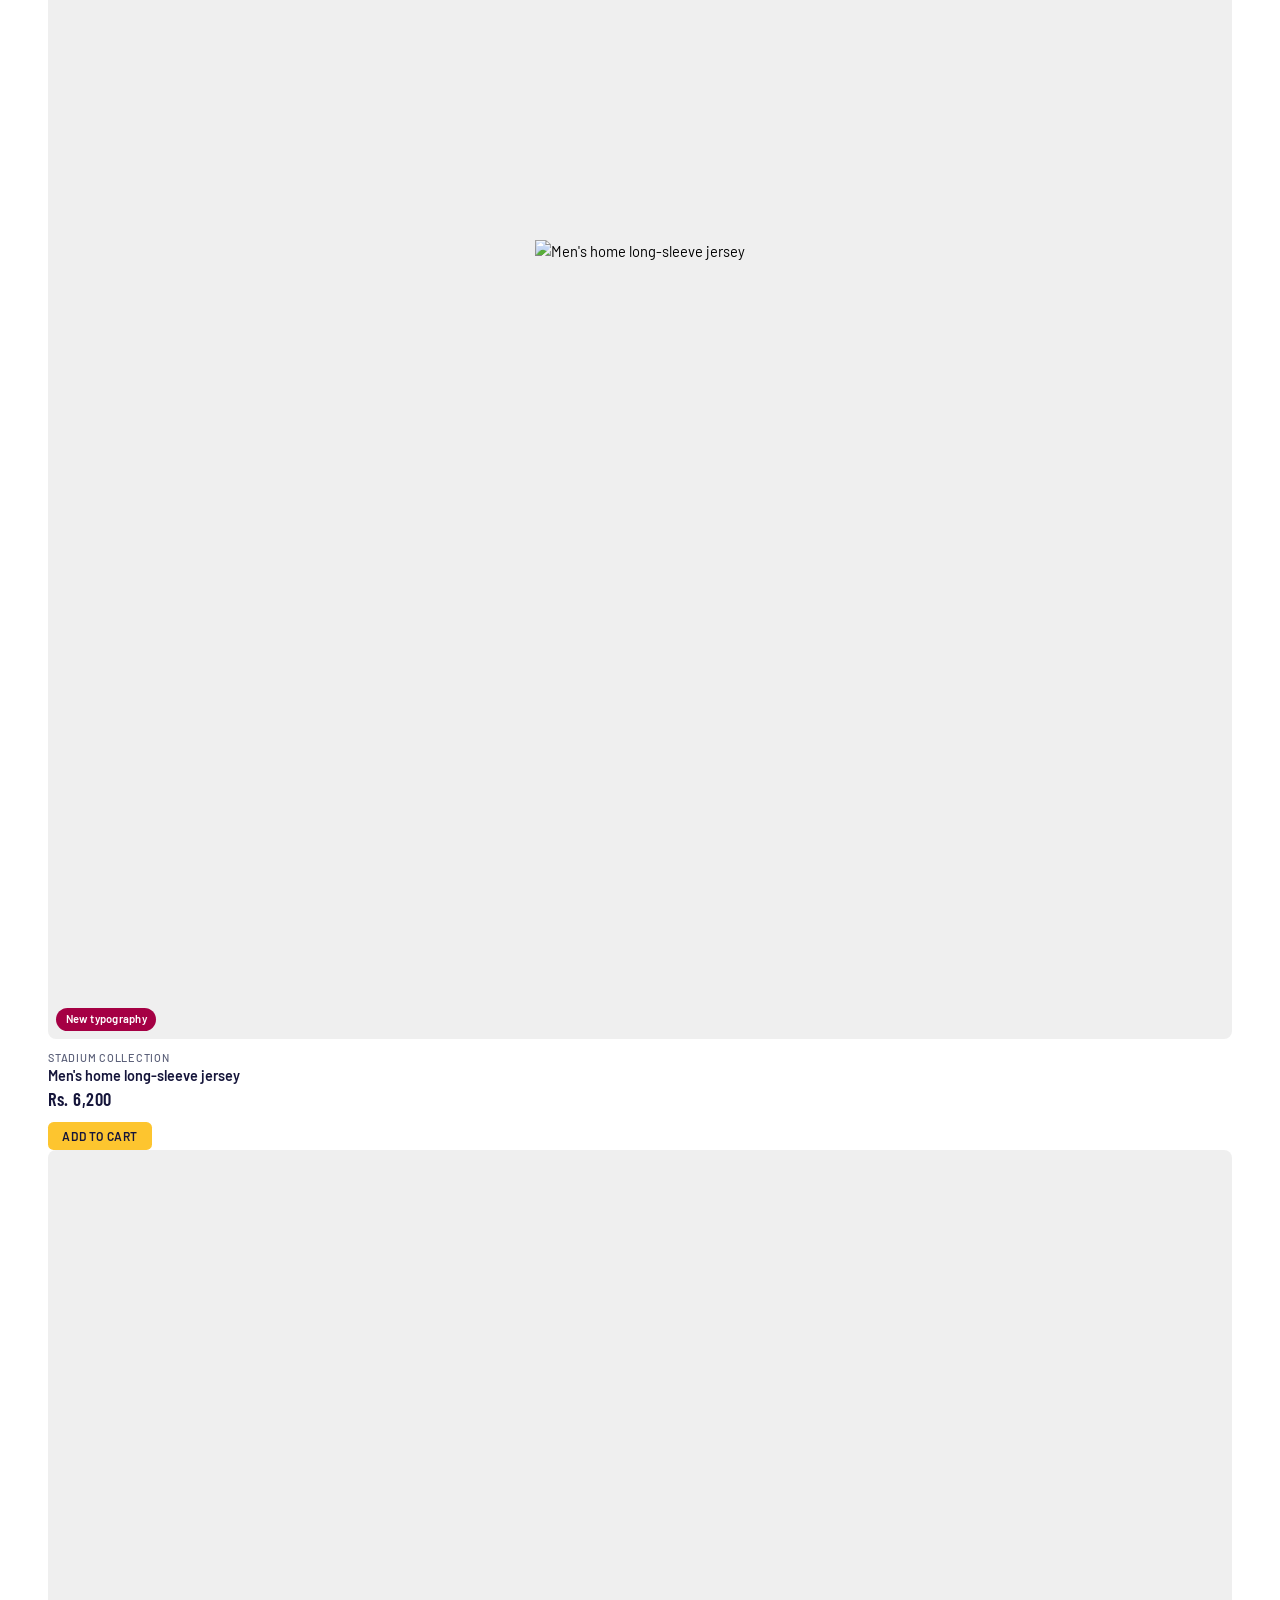
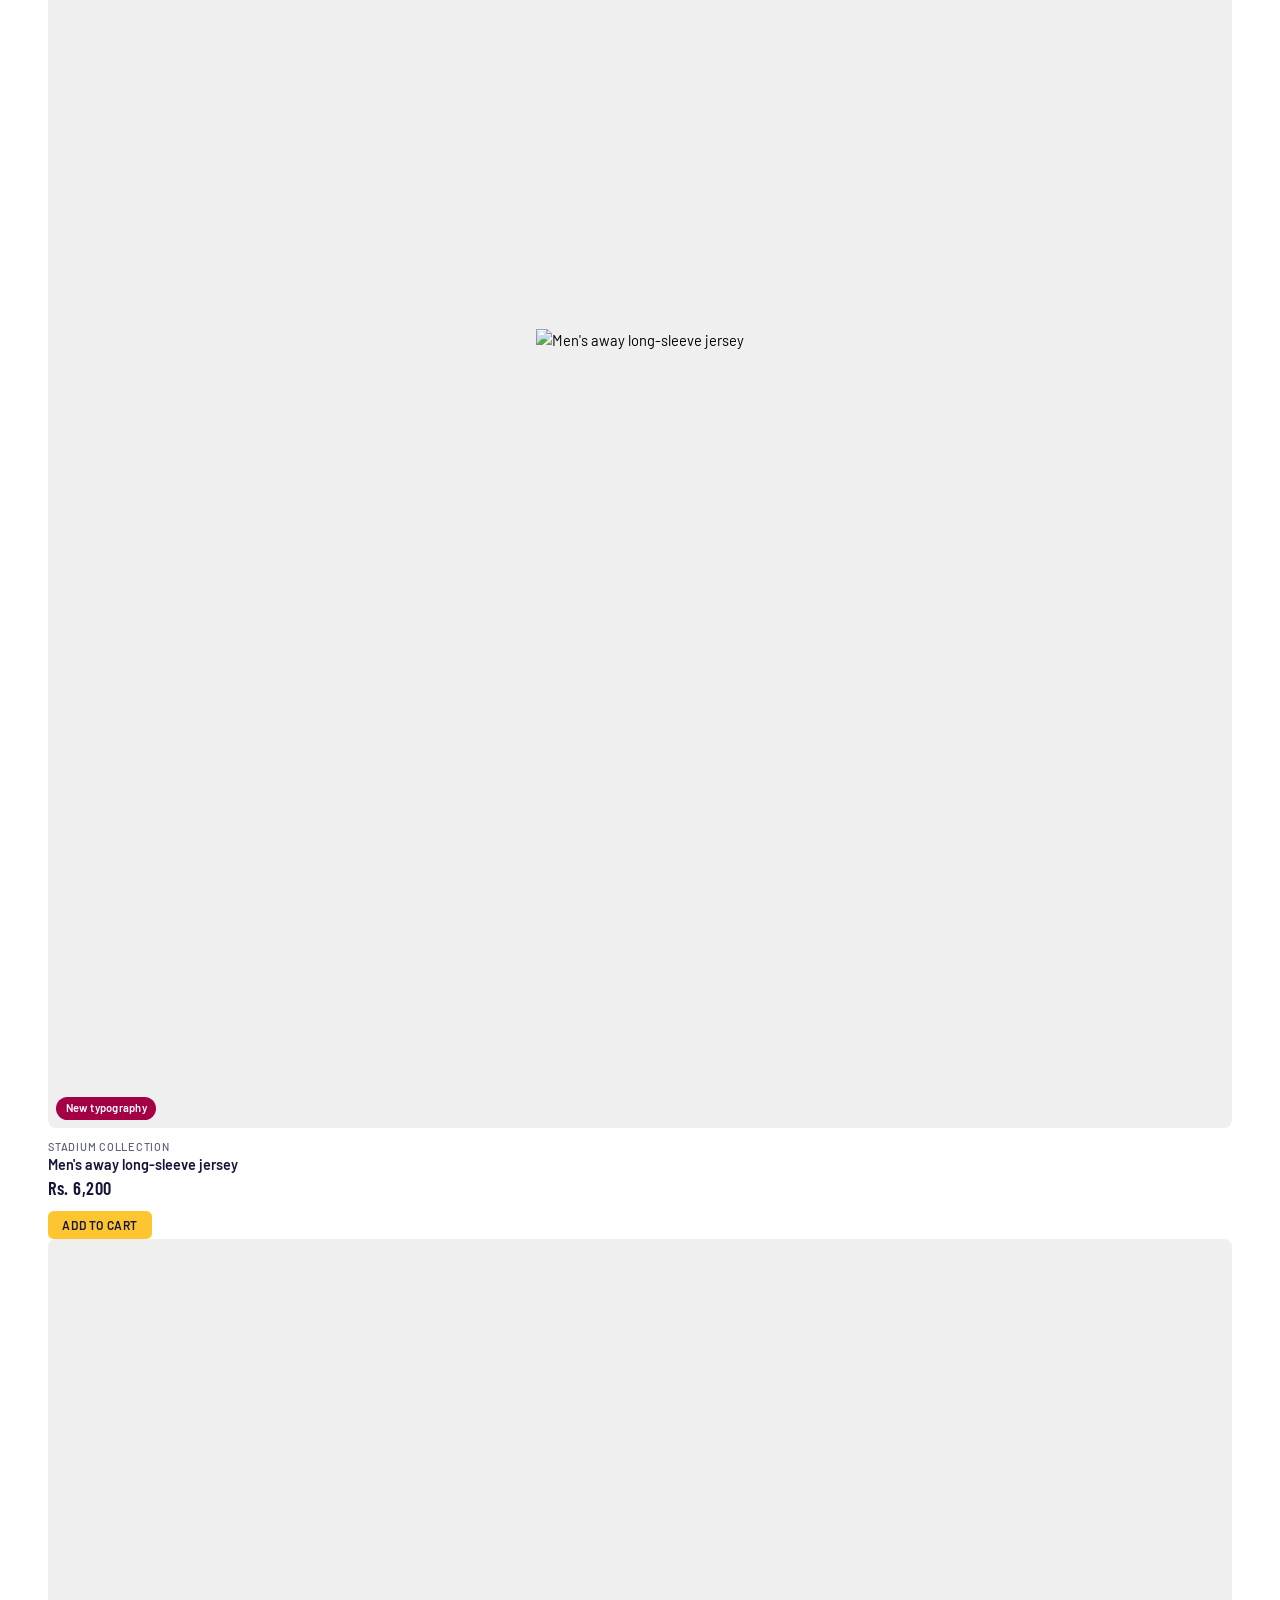
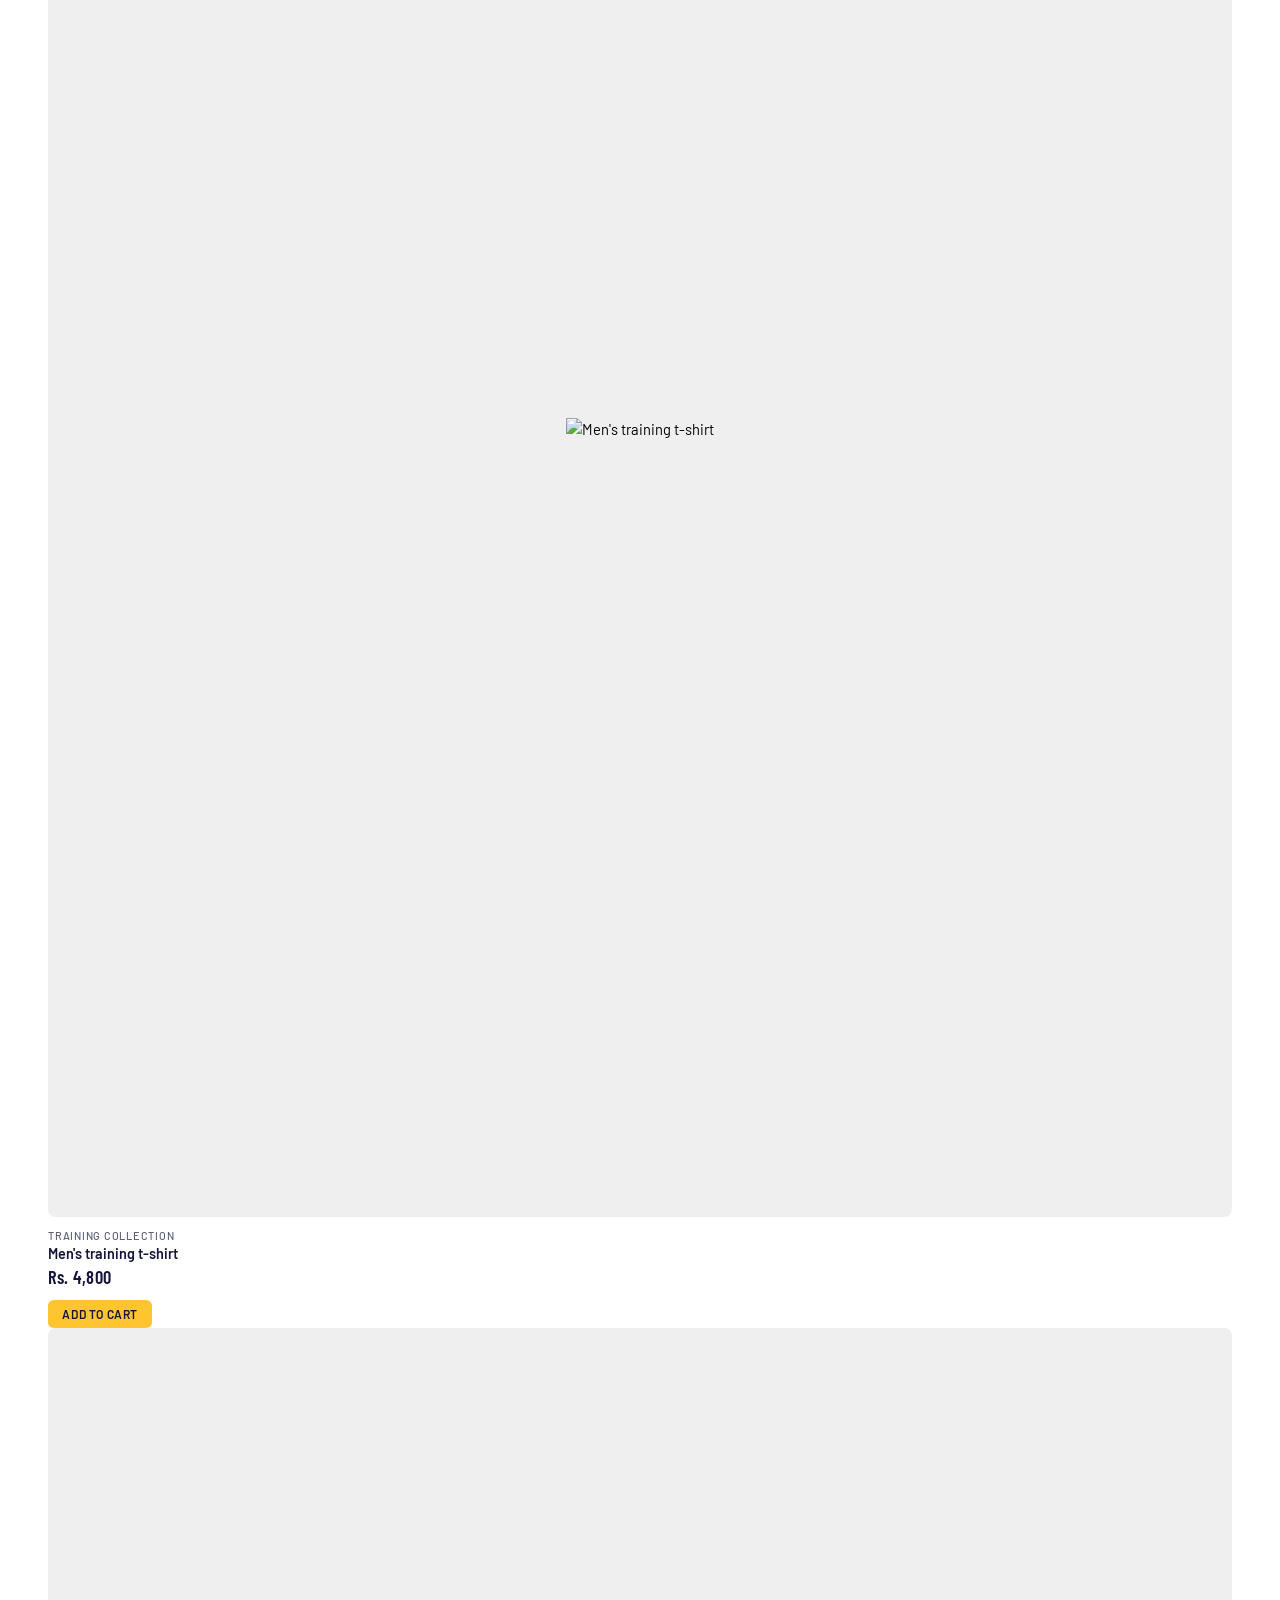
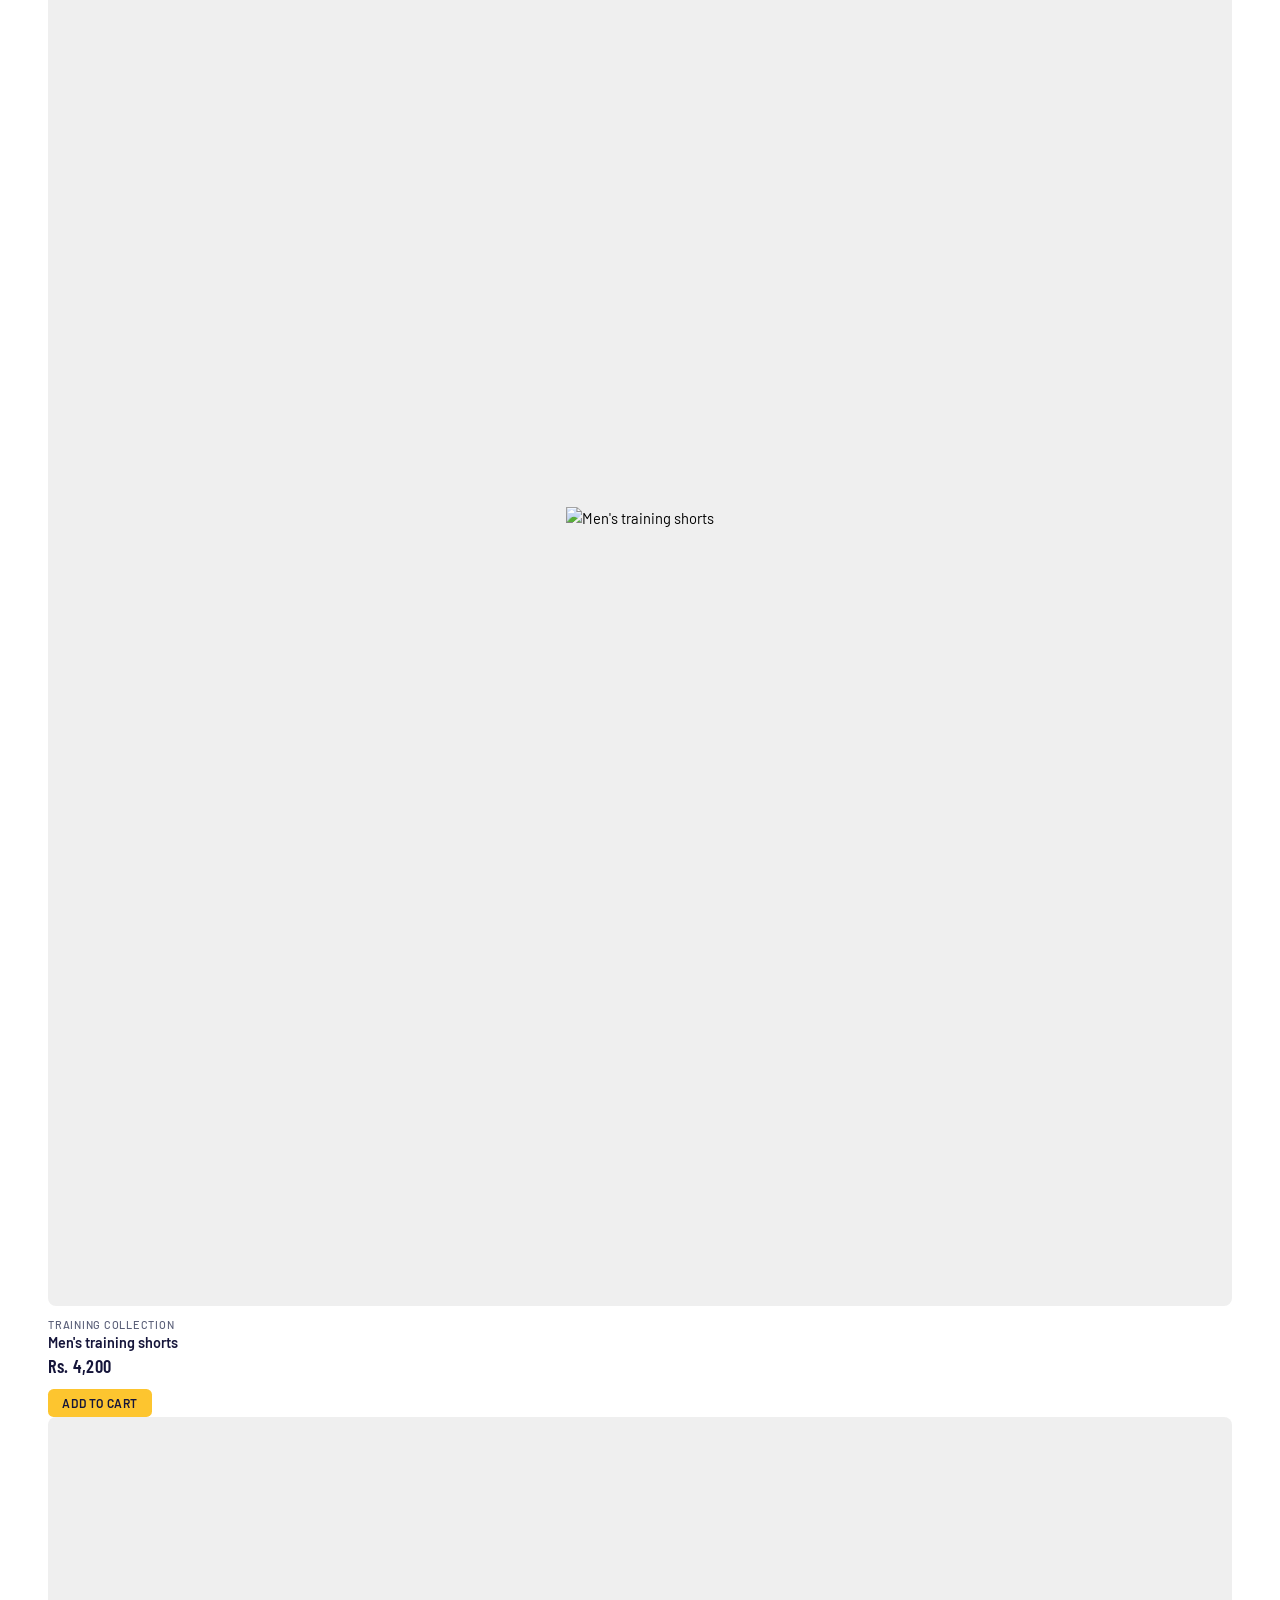
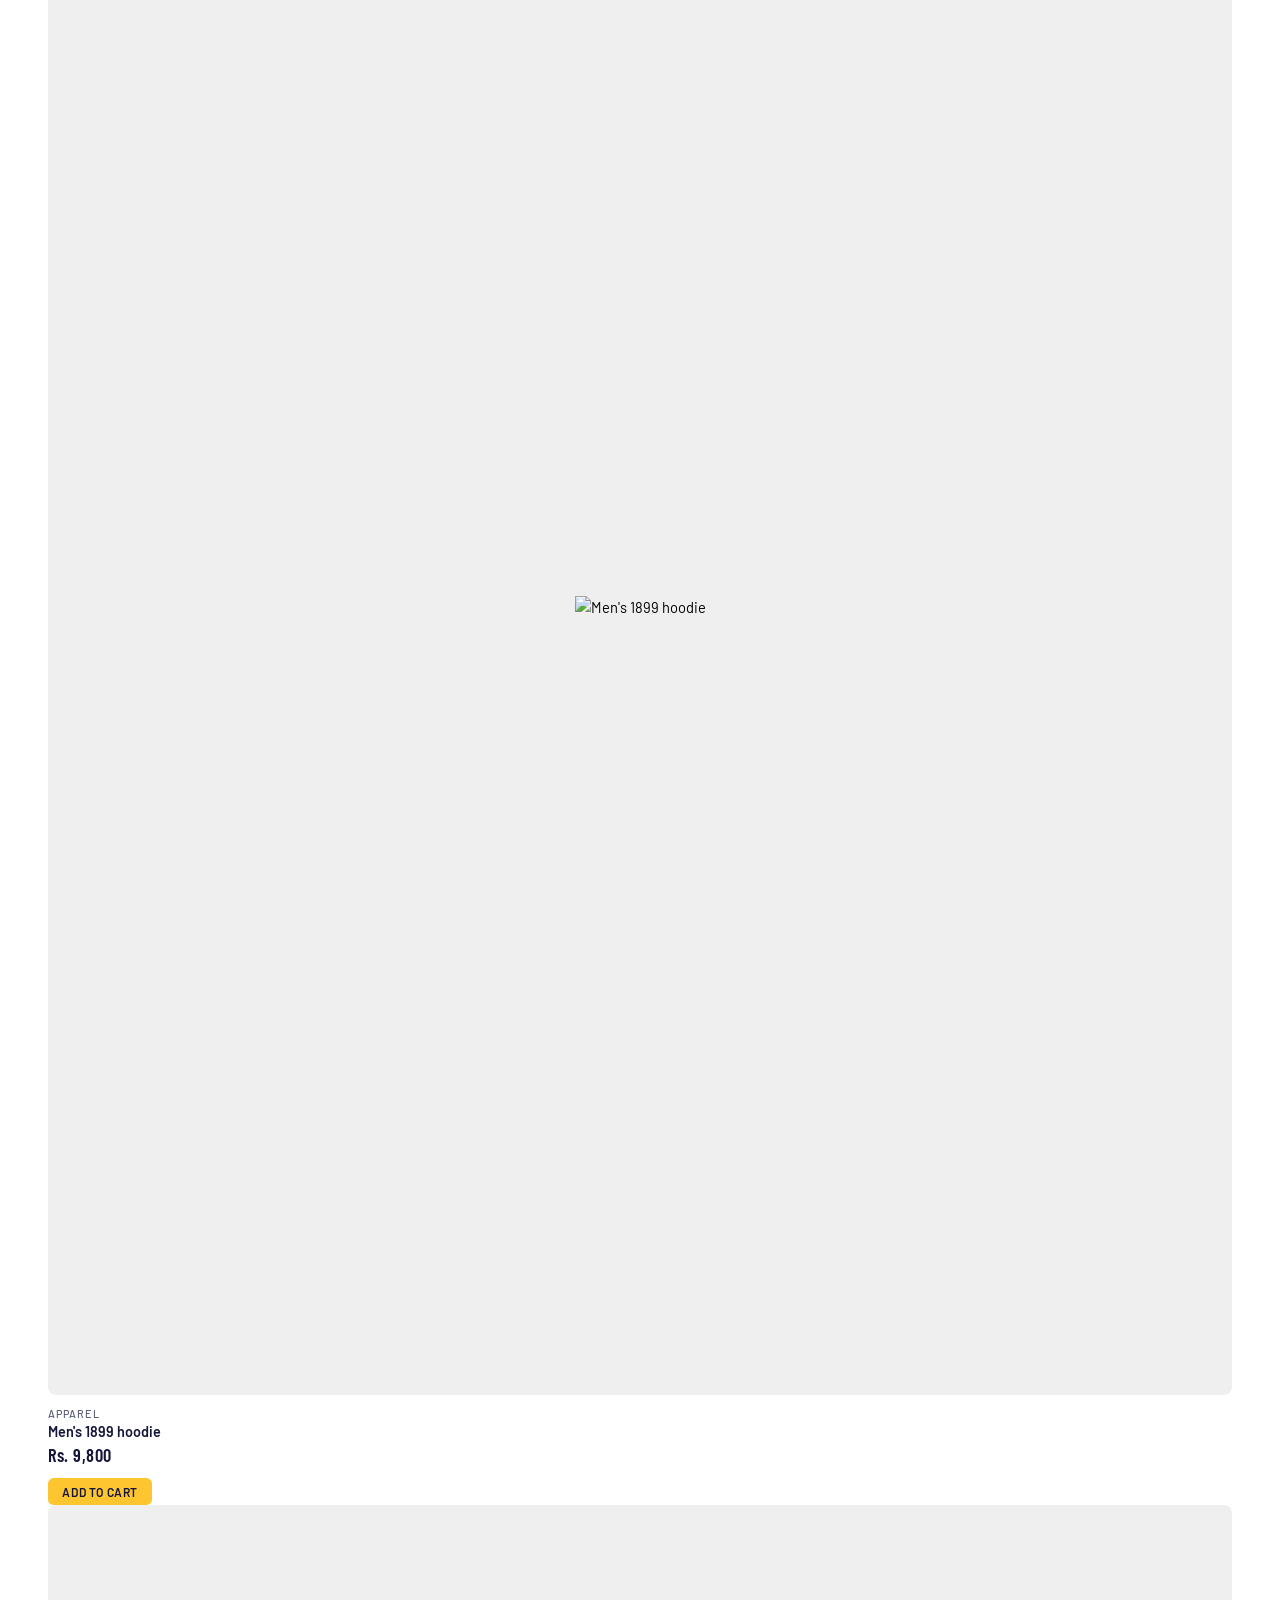
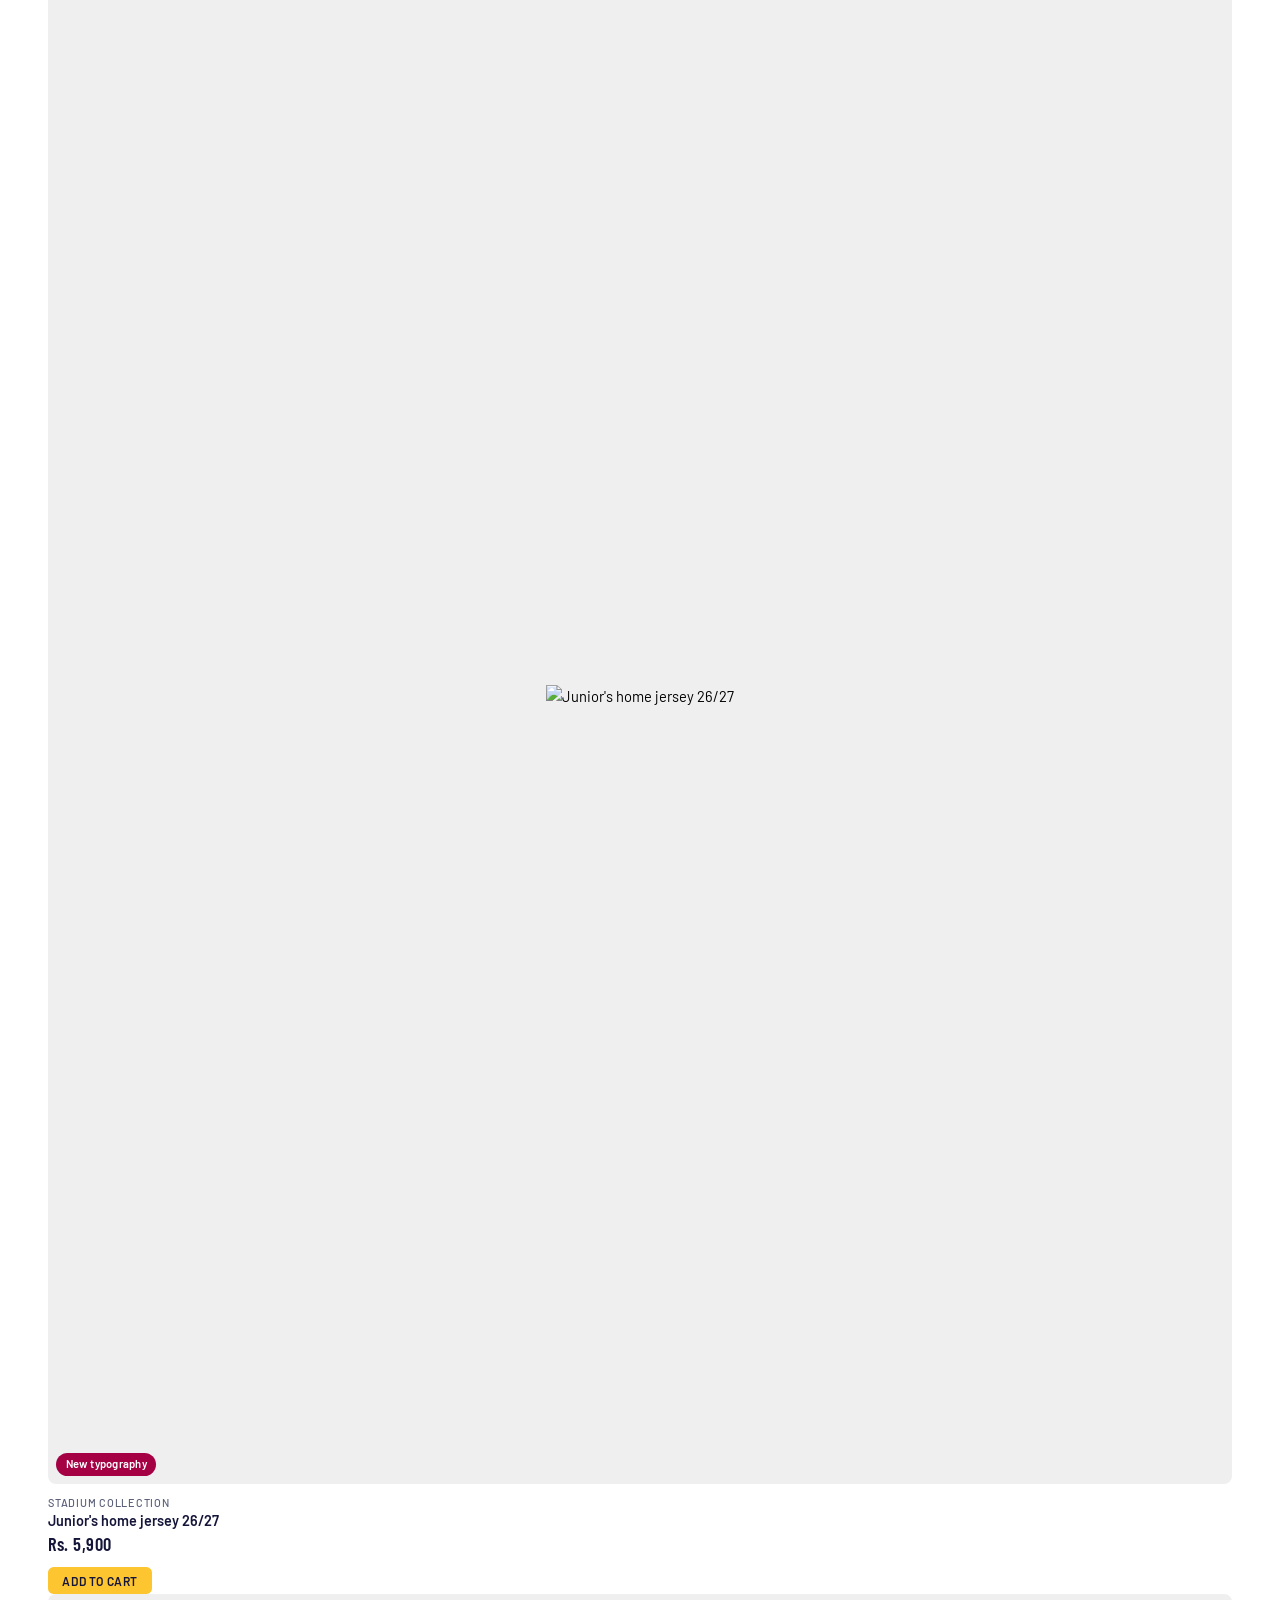
==== commit 4626f435: "midterm: task-1-stylesadd" ====
--- a/midterm/index.html
+++ b/midterm/index.html
@@ -48,203 +48,199 @@
       </header>
     </section>
 
-    <section id="men" class="shop-section px-3 px-md-5 pt-5 pb-3">
-      <h2 class="section-title">Men</h2>
-      <ul class="strip list-unstyled mb-0">
-        <li class="item">
-          <a href="product.html" class="media"><img src="images/men-1.png" alt="Men's home jersey 26/27"><span class="flag">New typography</span></a>
+    <section id="products" class="shop-section px-3 px-md-5 pt-5 pb-3">
+      <h2 class="section-title">Shop</h2>
+
+      <div class="filter-bar">
+        <input type="radio" class="btn-check" name="cat" id="cat-all" value="all" checked>
+        <label class="filter-opt" for="cat-all">All</label>
+        <input type="radio" class="btn-check" name="cat" id="cat-jerseys" value="jerseys">
+        <label class="filter-opt" for="cat-jerseys">Jerseys</label>
+        <input type="radio" class="btn-check" name="cat" id="cat-training" value="training">
+        <label class="filter-opt" for="cat-training">Training</label>
+        <input type="radio" class="btn-check" name="cat" id="cat-apparel" value="apparel">
+        <label class="filter-opt" for="cat-apparel">Apparel</label>
+      </div>
+
+      <ul id="product-grid" class="product-grid list-unstyled mb-0">
+        <li class="item" id="men" data-cat="jerseys"><a href="product.html" class="media"><img src="images/men-1.png" alt="Men's home jersey 26/27"><span class="flag">New typography</span></a>
           <p class="coll">Stadium collection</p>
           <h3 class="item-name"><a href="product.html">Men's home jersey 26/27</a></h3>
           <p class="item-price">Rs. 18,500</p>
           <button type="button" class="btn btn-yellow btn-sm">Add to Cart</button>
         </li>
-        <li class="item">
+        <li class="item" data-cat="jerseys">
           <button type="button" class="media"><img src="images/men-2.png" alt="Men's away jersey 26/27"><span class="flag">New typography</span></button>
           <p class="coll">Stadium collection</p>
           <h3 class="item-name"><button type="button" class="name-btn">Men's away jersey 26/27</button></h3>
           <p class="item-price">Rs. 18,500</p>
           <button type="button" class="btn btn-yellow btn-sm">Add to Cart</button>
         </li>
-        <li class="item">
+        <li class="item" data-cat="jerseys">
           <button type="button" class="media"><img src="images/men-3.jpg" alt="Men's third jersey 26/27"><span class="flag">New typography</span></button>
           <p class="coll">Stadium collection</p>
           <h3 class="item-name"><button type="button" class="name-btn">Men's third jersey 26/27</button></h3>
           <p class="item-price">Rs. 18,500</p>
           <button type="button" class="btn btn-yellow btn-sm">Add to Cart</button>
         </li>
-        <li class="item">
+        <li class="item" data-cat="jerseys">
           <button type="button" class="media"><img src="images/men-4.jpg" alt="Men's home long-sleeve jersey"><span class="flag">New typography</span></button>
           <p class="coll">Stadium collection</p>
           <h3 class="item-name"><button type="button" class="name-btn">Men's home long-sleeve jersey</button></h3>
           <p class="item-price">Rs. 6,200</p>
           <button type="button" class="btn btn-yellow btn-sm">Add to Cart</button>
         </li>
-        <li class="item">
+        <li class="item" data-cat="jerseys">
           <button type="button" class="media"><img src="images/men-5.jpg" alt="Men's away long-sleeve jersey"><span class="flag">New typography</span></button>
           <p class="coll">Stadium collection</p>
           <h3 class="item-name"><button type="button" class="name-btn">Men's away long-sleeve jersey</button></h3>
           <p class="item-price">Rs. 6,200</p>
           <button type="button" class="btn btn-yellow btn-sm">Add to Cart</button>
         </li>
-        <li class="item">
+        <li class="item" data-cat="training">
           <button type="button" class="media"><img src="images/men-6.jpg" alt="Men's training t-shirt"></button>
           <p class="coll">Training collection</p>
           <h3 class="item-name"><button type="button" class="name-btn">Men's training t-shirt</button></h3>
           <p class="item-price">Rs. 4,800</p>
           <button type="button" class="btn btn-yellow btn-sm">Add to Cart</button>
         </li>
-        <li class="item">
+        <li class="item" data-cat="training">
           <button type="button" class="media"><img src="images/men-7.jpg" alt="Men's training shorts"></button>
           <p class="coll">Training collection</p>
           <h3 class="item-name"><button type="button" class="name-btn">Men's training shorts</button></h3>
           <p class="item-price">Rs. 4,200</p>
           <button type="button" class="btn btn-yellow btn-sm">Add to Cart</button>
         </li>
-        <li class="item">
+        <li class="item" data-cat="apparel">
           <button type="button" class="media"><img src="images/men-8.jpg" alt="Men's 1899 hoodie"></button>
           <p class="coll">Apparel</p>
           <h3 class="item-name"><button type="button" class="name-btn">Men's 1899 hoodie</button></h3>
           <p class="item-price">Rs. 9,800</p>
           <button type="button" class="btn btn-yellow btn-sm">Add to Cart</button>
         </li>
-      </ul>
-    </section>
-
-    <section id="kids" class="shop-section px-3 px-md-5 pt-4 pb-3">
-      <h2 class="section-title">Kids</h2>
-      <ul class="strip list-unstyled mb-0">
-        <li class="item">
+
+        <li class="item" id="kids" data-cat="jerseys">
           <button type="button" class="media"><img src="images/kids-1.jpg" alt="Junior's home jersey 26/27"><span class="flag">New typography</span></button>
           <p class="coll">Stadium collection</p>
           <h3 class="item-name"><button type="button" class="name-btn">Junior's home jersey 26/27</button></h3>
           <p class="item-price">Rs. 5,900</p>
           <button type="button" class="btn btn-yellow btn-sm">Add to Cart</button>
         </li>
-        <li class="item">
+        <li class="item" data-cat="jerseys">
           <button type="button" class="media"><img src="images/kids-2.jpg" alt="Junior away jersey 26/27"><span class="flag">New typography</span></button>
           <p class="coll">Stadium collection</p>
           <h3 class="item-name"><button type="button" class="name-btn">Junior away jersey 26/27</button></h3>
           <p class="item-price">Rs. 5,900</p>
           <button type="button" class="btn btn-yellow btn-sm">Add to Cart</button>
         </li>
-        <li class="item">
+        <li class="item" data-cat="jerseys">
           <button type="button" class="media"><img src="images/kids-3.jpg" alt="Junior third jersey 26/27"><span class="flag">New typography</span></button>
           <p class="coll">Stadium collection</p>
           <h3 class="item-name"><button type="button" class="name-btn">Junior third jersey 26/27</button></h3>
           <p class="item-price">Rs. 5,900</p>
           <button type="button" class="btn btn-yellow btn-sm">Add to Cart</button>
         </li>
-        <li class="item">
+        <li class="item" data-cat="training">
           <button type="button" class="media"><img src="images/kids-4.jpg" alt="Junior training shorts"></button>
           <p class="coll">Training collection</p>
           <h3 class="item-name"><button type="button" class="name-btn">Junior training shorts</button></h3>
           <p class="item-price">Rs. 4,200</p>
           <button type="button" class="btn btn-yellow btn-sm">Add to Cart</button>
         </li>
-        <li class="item">
+        <li class="item" data-cat="training">
           <button type="button" class="media"><img src="images/kids-5.jpg" alt="Junior training top"></button>
           <p class="coll">Training collection</p>
           <h3 class="item-name"><button type="button" class="name-btn">Junior training top</button></h3>
           <p class="item-price">Rs. 4,500</p>
           <button type="button" class="btn btn-yellow btn-sm">Add to Cart</button>
         </li>
-        <li class="item">
+        <li class="item" data-cat="apparel">
           <button type="button" class="media"><img src="images/kids-6.jpg" alt="Junior hoodie"></button>
           <p class="coll">Apparel</p>
           <h3 class="item-name"><button type="button" class="name-btn">Junior hoodie</button></h3>
           <p class="item-price">Rs. 7,200</p>
           <button type="button" class="btn btn-yellow btn-sm">Add to Cart</button>
         </li>
-        <li class="item">
+        <li class="item" data-cat="jerseys">
           <button type="button" class="media"><img src="images/kids-7.jpg" alt="Baby's home kit 26/27"><span class="flag">Exclusive</span></button>
           <p class="coll">Stadium collection</p>
           <h3 class="item-name"><button type="button" class="name-btn">Baby's home kit 26/27</button></h3>
           <p class="item-price">Rs. 8,900</p>
           <button type="button" class="btn btn-yellow btn-sm">Add to Cart</button>
         </li>
-        <li class="item">
+        <li class="item" data-cat="jerseys">
           <button type="button" class="media"><img src="images/kids-8.jpg" alt="Baby's away kit 26/27"><span class="flag">Exclusive</span></button>
           <p class="coll">Stadium collection</p>
           <h3 class="item-name"><button type="button" class="name-btn">Baby's away kit 26/27</button></h3>
           <p class="item-price">Rs. 8,900</p>
           <button type="button" class="btn btn-yellow btn-sm">Add to Cart</button>
         </li>
-      </ul>
-    </section>
-
-    <section id="women" class="shop-section px-3 px-md-5 pt-4 pb-3">
-      <h2 class="section-title">Women</h2>
-      <ul class="strip list-unstyled mb-0">
-        <li class="item">
+
+        <li class="item" id="women" data-cat="jerseys">
           <button type="button" class="media"><img src="images/women-1.jpg" alt="Women's home jersey 26/27"><span class="flag">New typography</span></button>
           <p class="coll">Stadium collection</p>
           <h3 class="item-name"><button type="button" class="name-btn">Women's home jersey 26/27</button></h3>
           <p class="item-price">Rs. 17,500</p>
           <button type="button" class="btn btn-yellow btn-sm">Add to Cart</button>
         </li>
-        <li class="item">
+        <li class="item" data-cat="jerseys">
           <button type="button" class="media"><img src="images/women-2.jpg" alt="Women's away jersey 26/27"><span class="flag">New typography</span></button>
           <p class="coll">Stadium collection</p>
           <h3 class="item-name"><button type="button" class="name-btn">Women's away jersey 26/27</button></h3>
           <p class="item-price">Rs. 17,500</p>
           <button type="button" class="btn btn-yellow btn-sm">Add to Cart</button>
         </li>
-        <li class="item">
+        <li class="item" data-cat="jerseys">
           <button type="button" class="media"><img src="images/women-3.jpg" alt="Women's third jersey 26/27"><span class="flag">New typography</span></button>
           <p class="coll">Stadium collection</p>
           <h3 class="item-name"><button type="button" class="name-btn">Women's third jersey 26/27</button></h3>
           <p class="item-price">Rs. 17,500</p>
           <button type="button" class="btn btn-yellow btn-sm">Add to Cart</button>
         </li>
-        <li class="item">
+        <li class="item" data-cat="training">
           <button type="button" class="media"><img src="images/women-4.jpg" alt="Women's training top"></button>
           <p class="coll">Training collection</p>
           <h3 class="item-name"><button type="button" class="name-btn">Women's training top</button></h3>
           <p class="item-price">Rs. 4,800</p>
           <button type="button" class="btn btn-yellow btn-sm">Add to Cart</button>
         </li>
-        <li class="item">
+        <li class="item" data-cat="training">
           <button type="button" class="media"><img src="images/women-5.jpg" alt="Women's training shorts"></button>
           <p class="coll">Training collection</p>
           <h3 class="item-name"><button type="button" class="name-btn">Women's training shorts</button></h3>
           <p class="item-price">Rs. 4,200</p>
           <button type="button" class="btn btn-yellow btn-sm">Add to Cart</button>
         </li>
-        <li class="item">
+        <li class="item" data-cat="apparel">
           <button type="button" class="media"><img src="images/women-6.jpg" alt="Women's hoodie"></button>
           <p class="coll">Apparel</p>
           <h3 class="item-name"><button type="button" class="name-btn">Women's hoodie</button></h3>
           <p class="item-price">Rs. 9,500</p>
           <button type="button" class="btn btn-yellow btn-sm">Add to Cart</button>
         </li>
-        <li class="item">
+        <li class="item" data-cat="apparel">
           <button type="button" class="media"><img src="images/women-7.jpg" alt="Women's t-shirt"></button>
           <p class="coll">Apparel</p>
           <h3 class="item-name"><button type="button" class="name-btn">Women's t-shirt</button></h3>
           <p class="item-price">Rs. 5,400</p>
           <button type="button" class="btn btn-yellow btn-sm">Add to Cart</button>
         </li>
-        <li class="item">
+        <li class="item" data-cat="apparel">
           <button type="button" class="media"><img src="images/women-8.jpg" alt="Women's zip jacket"></button>
           <p class="coll">Apparel</p>
           <h3 class="item-name"><button type="button" class="name-btn">Women's zip jacket</button></h3>
           <p class="item-price">Rs. 12,500</p>
           <button type="button" class="btn btn-yellow btn-sm">Add to Cart</button>
         </li>
-      </ul>
-    </section>
-
-    <section id="accessories" class="shop-section px-3 px-md-5 pt-4 pb-4">
-      <h2 class="section-title">Accessories</h2>
-      <ul class="strip list-unstyled mb-0">
-        <li class="item">
+
+        <li class="item" id="accessories" data-cat="apparel">
           <button type="button" class="media"><img src="images/p7.svg" alt="Club scarf"></button>
           <p class="coll">Accessories</p>
           <h3 class="item-name"><button type="button" class="name-btn">Club scarf</button></h3>
           <p class="item-price">Rs. 3,200</p>
           <button type="button" class="btn btn-yellow btn-sm">Add to Cart</button>
         </li>
-        <li class="item">
+        <li class="item" data-cat="apparel">
           <button type="button" class="media"><img src="images/p8.svg" alt="Club cap"></button>
           <p class="coll">Accessories</p>
           <h3 class="item-name"><button type="button" class="name-btn">Club cap</button></h3>
@@ -314,4 +310,4 @@
   </footer>
   <script src="https://cdn.jsdelivr.net/npm/bootstrap@5.3.3/dist/js/bootstrap.bundle.min.js"></script>
 </body>
-</html>+</html>
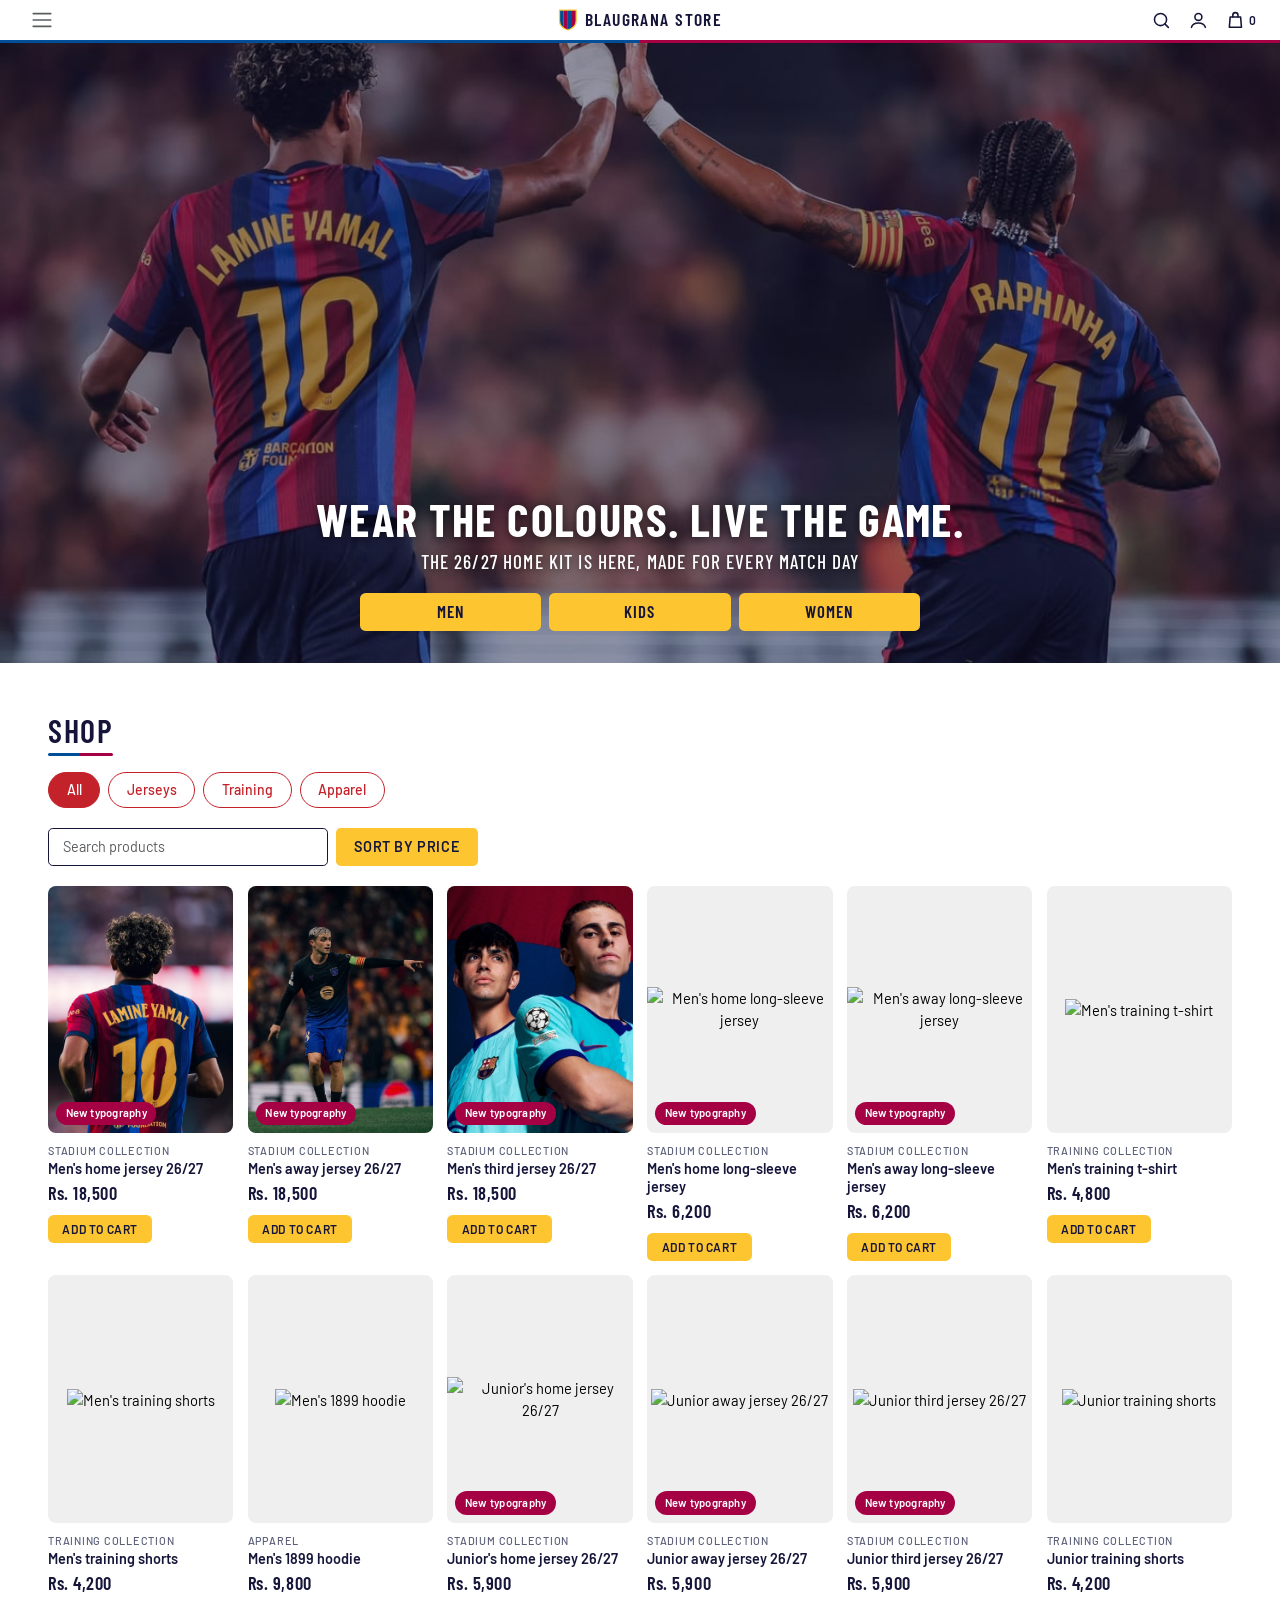
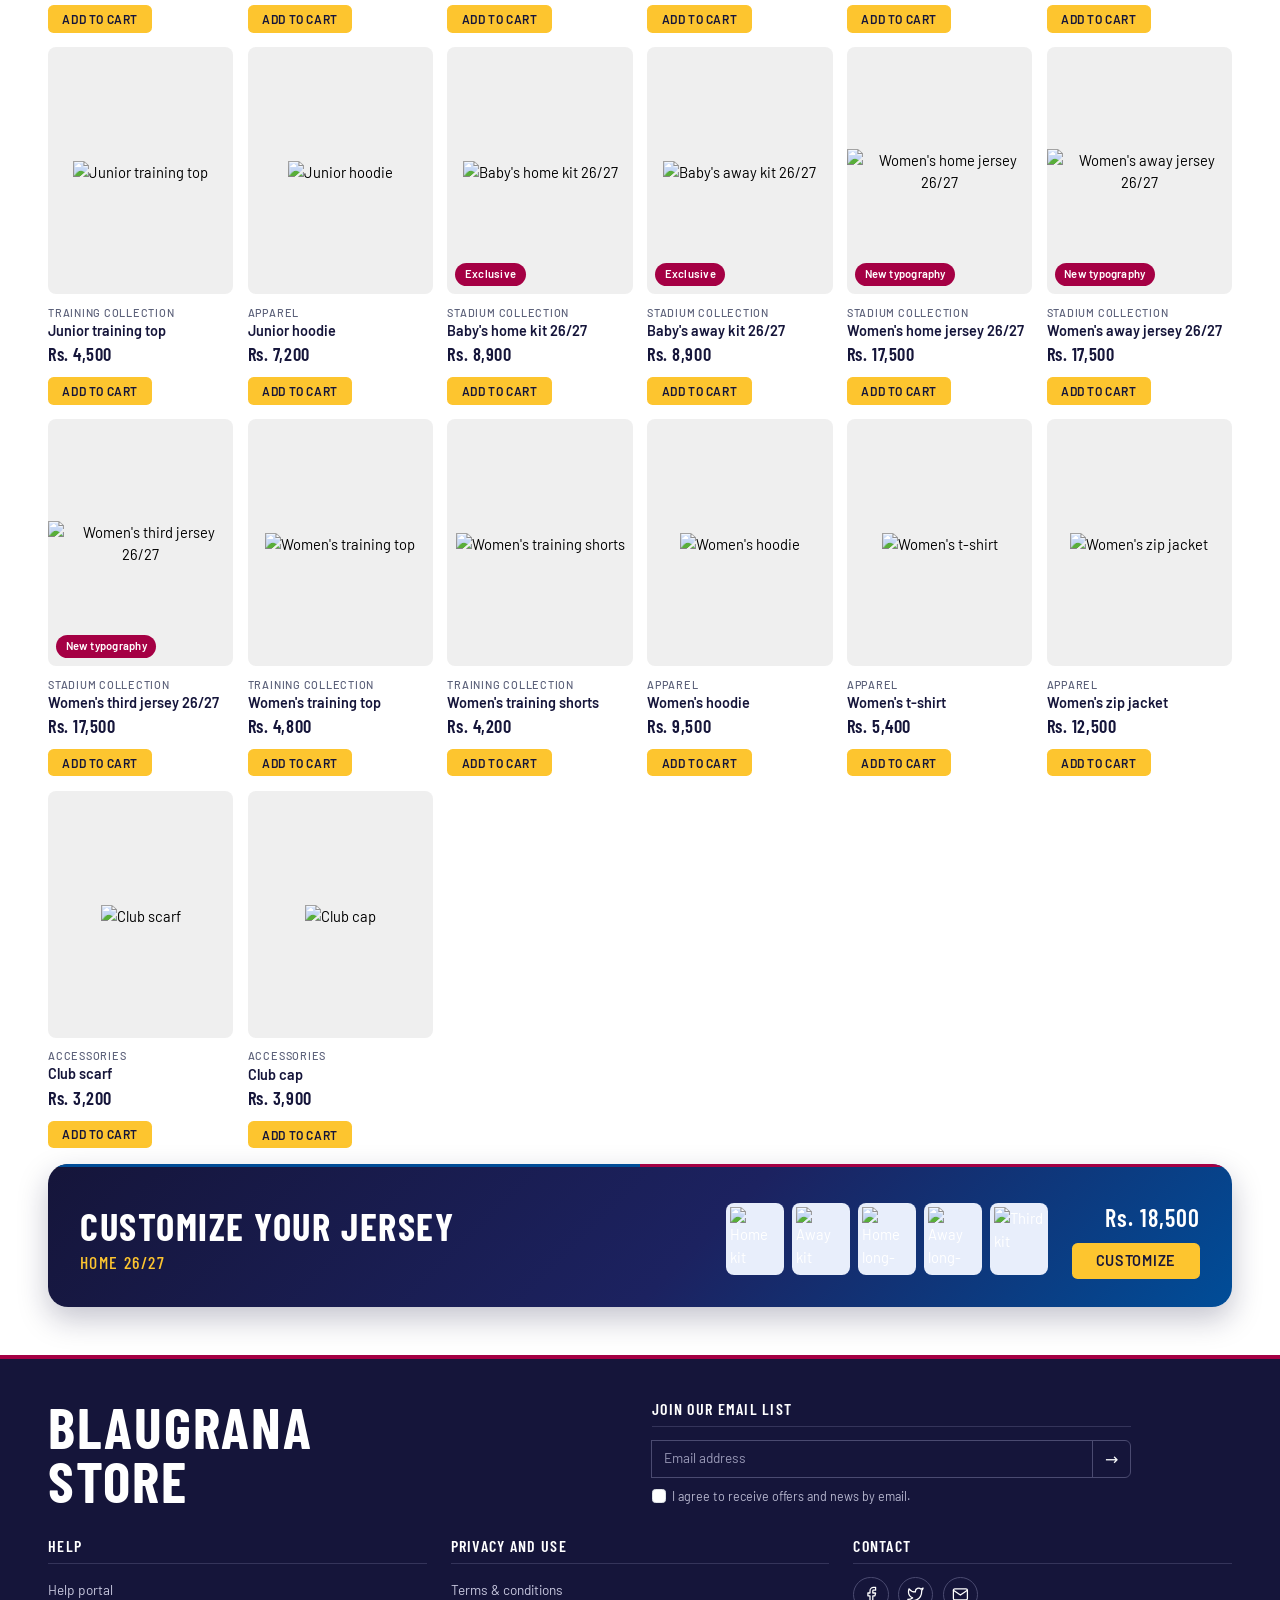
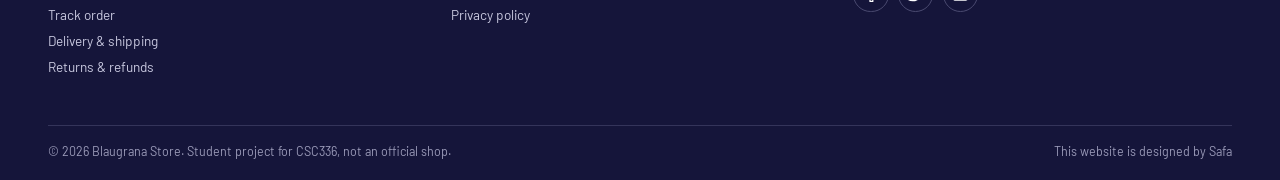
==== commit 254ecd24: "midterm: task 3 live search, sort and premium label" ====
--- a/midterm/index.html
+++ b/midterm/index.html
@@ -62,6 +62,14 @@
         <label class="filter-opt" for="cat-apparel">Apparel</label>
       </div>
 
+      <div class="toolbar">
+        <label for="search" class="visually-hidden">Search products</label>
+        <input type="search" id="search" class="form-control search-input" placeholder="Search products" autocomplete="off">
+        <button type="button" id="sort-price" class="btn btn-yellow">Sort by price</button>
+      </div>
+
+      <p id="no-results" class="no-results" hidden>No products found</p>
+
       <ul id="product-grid" class="product-grid list-unstyled mb-0">
         <li class="item" id="men" data-cat="jerseys"><a href="product.html" class="media"><img src="images/men-1.png" alt="Men's home jersey 26/27"><span class="flag">New typography</span></a>
           <p class="coll">Stadium collection</p>
@@ -309,5 +317,6 @@
     </p>
   </footer>
   <script src="https://cdn.jsdelivr.net/npm/bootstrap@5.3.3/dist/js/bootstrap.bundle.min.js"></script>
+  <script src="script.js"></script>
 </body>
 </html>
--- a/midterm/styles.css
+++ b/midterm/styles.css
@@ -702,12 +702,6 @@
   border-radius: .6rem;
 }
 
-@media (min-width: 992px) {
-  .pd-img {
-    position: sticky;
-    top: 1.5rem;
-  }
-}
 
 .pd-collection {
   font: 600 .9rem/1.5 var(--font-head);
@@ -900,4 +894,42 @@
     transition: none !important;
     animation: none !important;
   }
-}+}
+
+@media (prefers-reduced-motion: reduce) {
+  html { scroll-behavior: auto; }
+  *, *::before, *::after { transition: none !important; animation: none !important; }
+}
+@media (max-width: 420px) {
+  .brand-center { font-size: .9rem; }
+}
+
+.filter-bar { display: flex; flex-wrap: wrap; gap: .5rem; margin-bottom: 1.25rem; }
+.filter-opt { cursor: pointer; padding: .4rem 1.1rem; border: 1px solid hsl(357, 70%, 45%); border-radius: 999px; color: hsl(357, 70%, 45%); background: #fff; font-size: .88rem; font-weight: 500; transition: background .2s, color .2s; }
+.filter-opt:hover { background: hsl(357, 70%, 95%); }
+.btn-check:checked + .filter-opt { background: hsl(357, 70%, 45%); color: #fff; border-color: hsl(357, 70%, 45%); }
+
+.product-grid { display: grid; grid-template-columns: repeat(auto-fill, minmax(160px, 1fr)); gap: .9rem; padding: 0; }
+.product-grid .item { flex: none; min-width: 0; scroll-margin-top: 1rem; }
+
+#products:has(#cat-jerseys:checked) .item:not([data-cat="jerseys"]) { display: none; }
+#products:has(#cat-training:checked) .item:not([data-cat="training"]) { display: none; }
+#products:has(#cat-apparel:checked) .item:not([data-cat="apparel"]) { display: none; }
+
+.pd-layout { display: grid; gap: 1.5rem; grid-template-columns: 1fr; grid-template-areas: "image" "details" "desc"; }
+.pd-image { grid-area: image; margin: 0; }
+.pd-side { grid-area: details; }
+.pd-desc { grid-area: desc; margin-top: 0; }
+
+@media (min-width: 651px) {
+  .pd-layout { grid-template-columns: 1fr 1fr; grid-template-areas: "image details" "desc desc"; gap: 2rem; }
+  .pd-img { position: static; aspect-ratio: auto; height: max(120vh, 800px); object-fit: contain; }
+  .pd-box { position: sticky; top: 81px; }
+}
+
+.toolbar { display: flex; flex-wrap: wrap; gap: .5rem; margin-bottom: 1.25rem; }
+.search-input { max-width: 280px; padding: .45rem .9rem; border: 1px solid var(--navy); border-radius: .3rem; font-size: .9rem; }
+.search-input:focus { border-color: hsl(357, 70%, 45%); box-shadow: 0 0 0 .2rem hsla(357, 70%, 45%, .2); }
+.toolbar .btn-yellow { padding: .45rem 1.1rem; border-radius: .3rem; font-size: .9rem; text-transform: uppercase; letter-spacing: .04em; }
+.no-results { margin: 1rem 0; padding: 1.5rem; text-align: center; font-weight: 600; font-size: 1.1rem; background: var(--grey); border-radius: .5rem; }
+.premium-label { position: absolute; top: 8px; left: 8px; background: var(--navy); color: var(--yellow); font-size: .7rem; font-weight: 600; letter-spacing: .02em; padding: .2rem .6rem; border-radius: 999px; }
